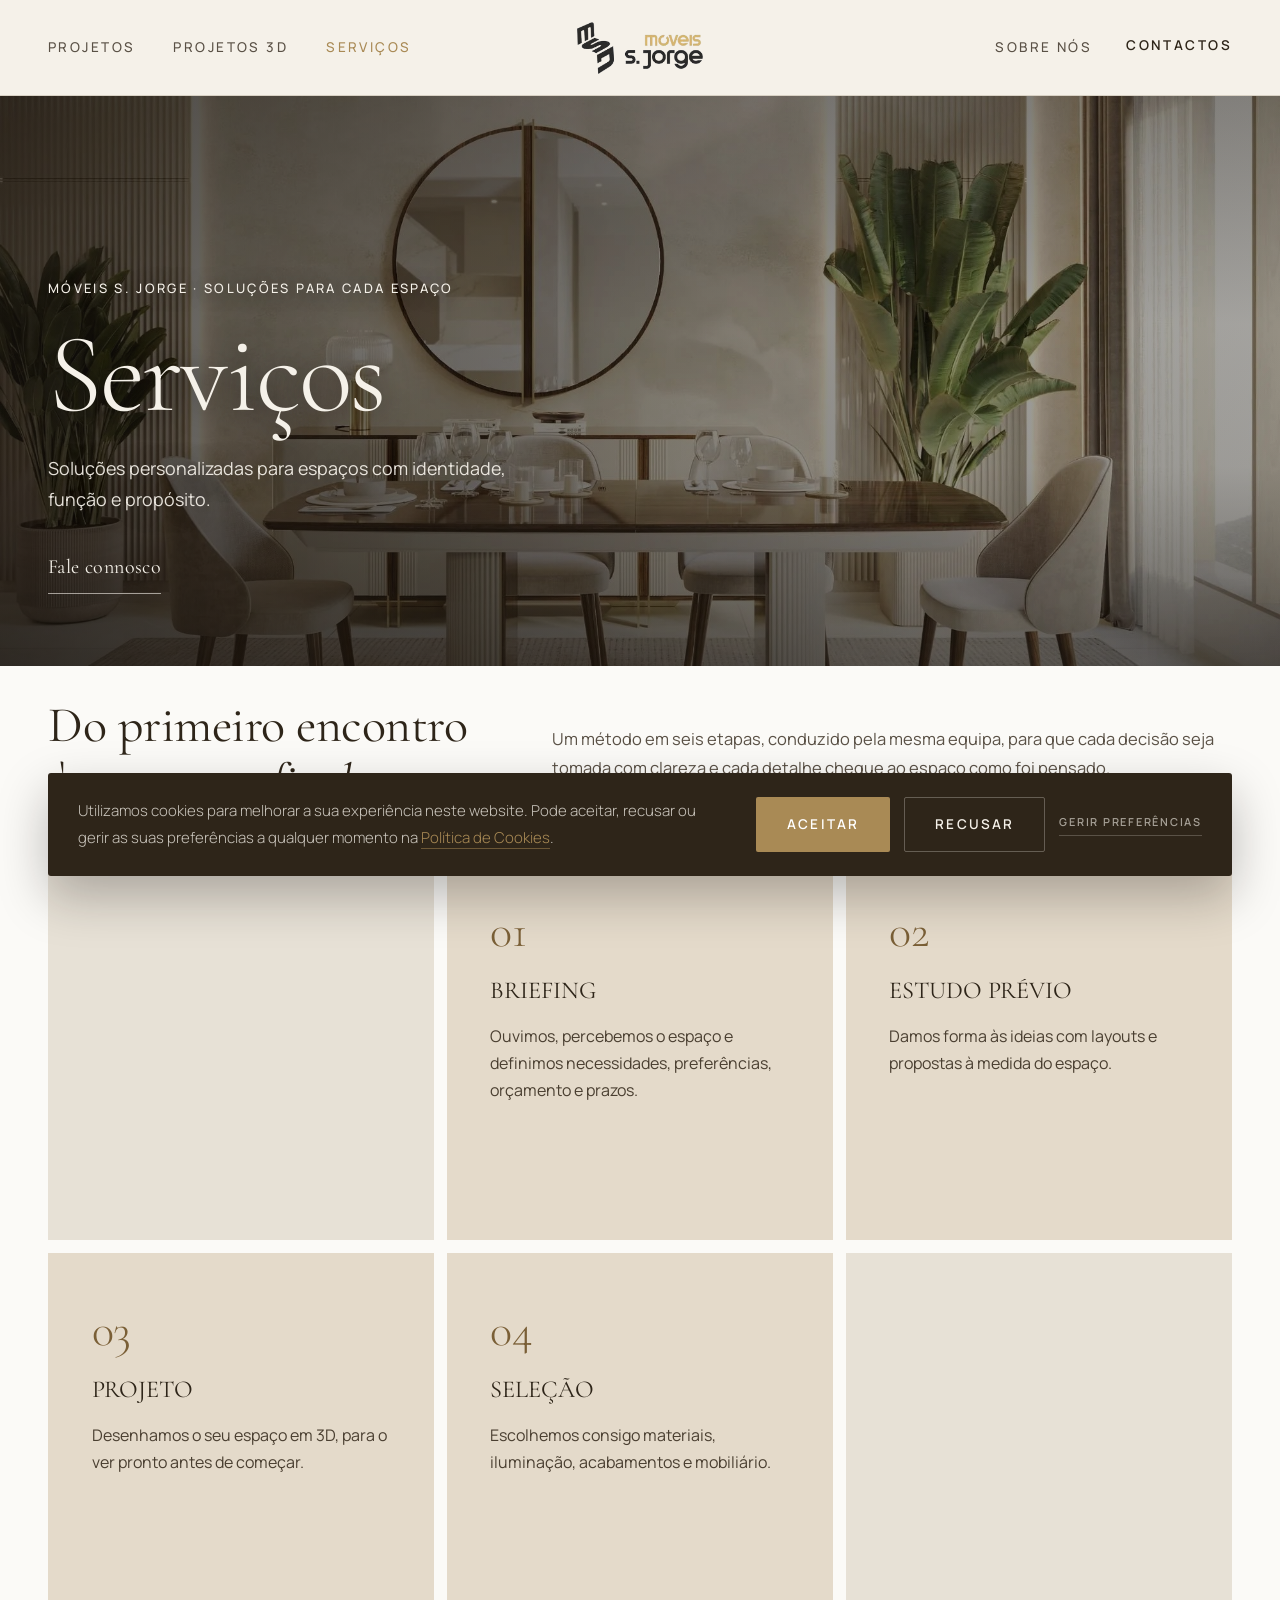
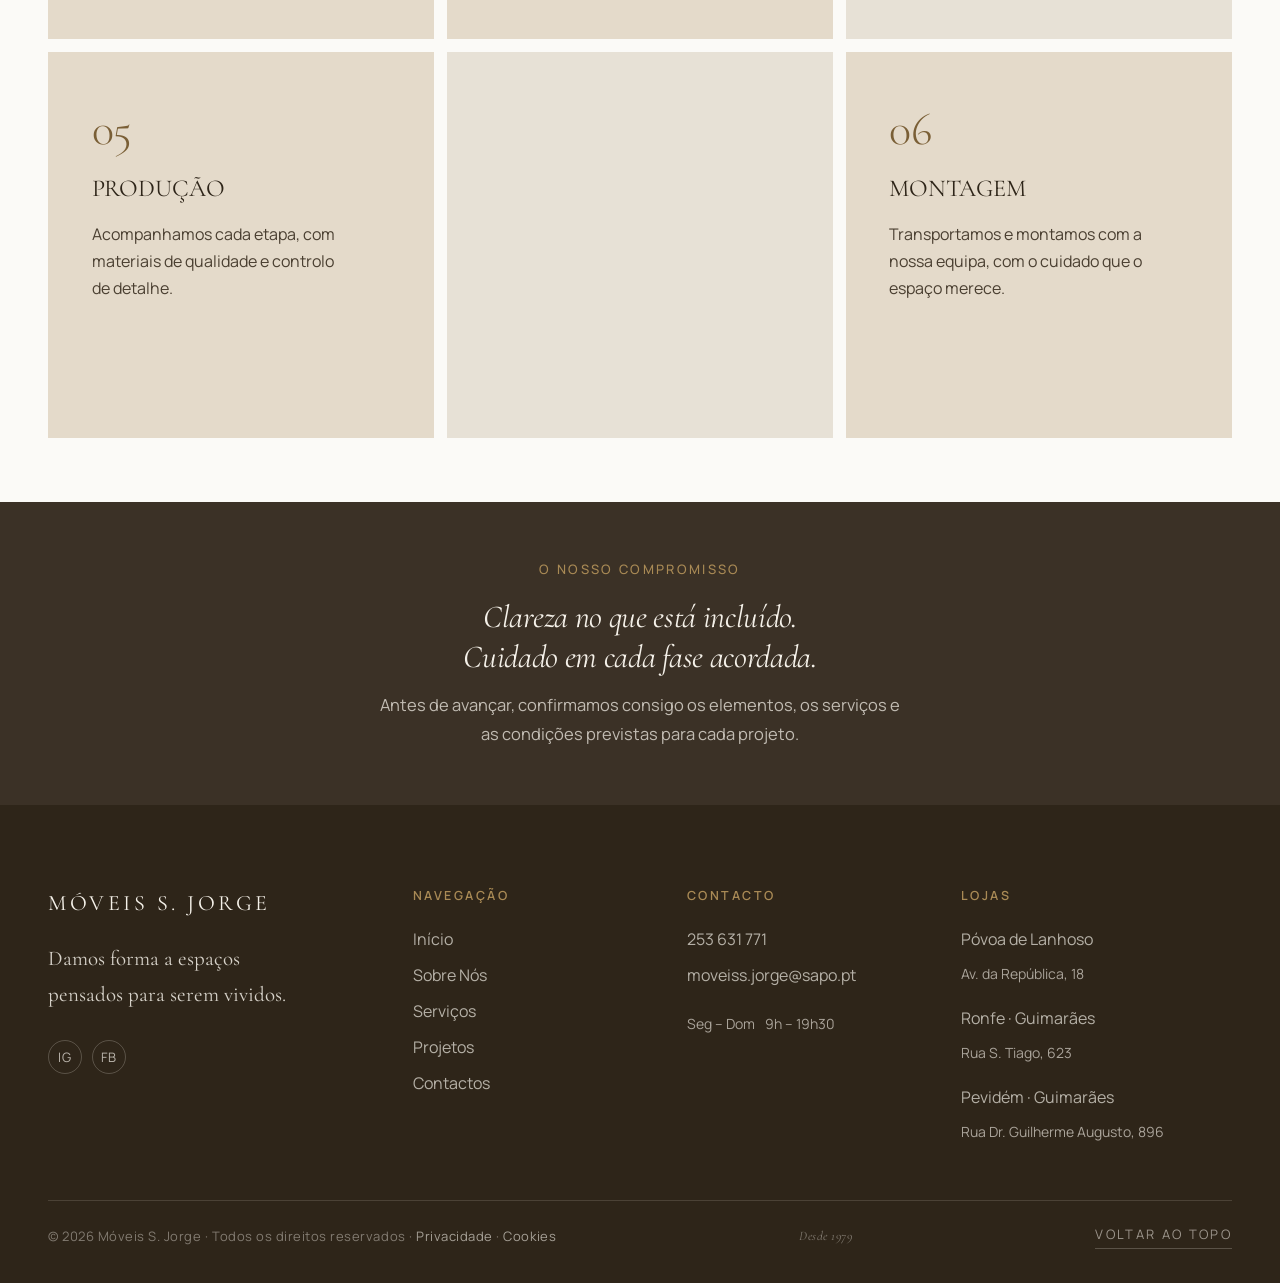
==== servicos.html @ 646794d0 "Add files via upload" ====
<!DOCTYPE html>
<html lang="pt-PT">
<head>
<meta charset="UTF-8">
<meta name="viewport" content="width=device-width, initial-scale=1.0">
<title>Serviços | Móveis S. Jorge</title>
<meta name="description" content="Mobiliário e cozinhas por medida, decoração, projeto e visualização 3D, e soluções para alojamentos e espaços profissionais. Conheça os serviços da Móveis S. Jorge.">
<link href="https://fonts.googleapis.com/css2?family=Cormorant+Garamond:ital,wght@0,300;0,400;0,500;0,600;1,300;1,400;1,500;1,600&family=Manrope:wght@300;400;500;600;700;800&display=swap" rel="stylesheet">
<link rel="stylesheet" href="css/style.css">
</head>
<body>

<nav class="nav" id="main-nav" role="navigation" aria-label="Navegação principal">
  <div class="nav-links">
    <a class="nav-link" href="projetos.html">Projetos</a>
    <a class="nav-link" href="projetos.html#propostas-3d">Projetos 3D</a>
    <a class="nav-link active" href="servicos.html">Serviços</a>
  </div>
  <a class="nav-logo" href="index.html">
    <img src="assets/img/logo-sjorge.png" alt="Móveis S. Jorge" class="logo-img">
  </a>
  <div class="nav-right">
    <a class="nav-right-link" href="sobre-nos.html">Sobre Nós</a>
    <a class="nav-cta" href="sobre-nos.html#lojas">Contactos</a>
    <button class="nav-toggle" id="nav-toggle" aria-expanded="false" aria-controls="nav-panel" aria-label="Abrir menu">
      <span></span><span></span><span></span>
    </button>
  </div>
</nav>

<div class="nav-panel" id="nav-panel" role="dialog" aria-modal="true" aria-label="Menu de navegação">
  <div class="nav-panel-links">
    <a class="nav-panel-link" href="index.html">Início</a>
    <a class="nav-panel-link" href="sobre-nos.html">Sobre Nós</a>
    <a class="nav-panel-link" href="servicos.html">Serviços</a>
    <a class="nav-panel-link" href="projetos.html">Projetos</a>
    <a class="nav-panel-link" href="projetos.html#propostas-3d">Projetos 3D</a>
    <a class="nav-panel-link" href="sobre-nos.html#lojas">Contactos</a>
  </div>
  <a class="btn btn-gold nav-panel-cta" href="sobre-nos.html#lojas">Pedir Orçamento</a>
</div>

<!-- HERO -->
<section class="hero hero--light hero--proj" aria-labelledby="hero-h1">
  <div class="hero-bg" aria-hidden="true"><img src="assets/servicos/capa-jantar.jpg" alt="" style="position:absolute;inset:0;width:100%;height:100%;object-fit:cover;object-position:50% 64%;display:block;filter:brightness(.86) saturate(.95)"></div>
  <div class="hero-ovl" aria-hidden="true" style="background:linear-gradient(90deg,rgba(24,19,14,.62) 0%,rgba(24,19,14,.44) 40%,rgba(24,19,14,.26) 75%,rgba(24,19,14,.22) 100%),linear-gradient(180deg,rgba(24,19,14,.3) 0%,rgba(24,19,14,.08) 40%,rgba(24,19,14,.12) 65%,rgba(24,19,14,.5) 100%)"></div>
  <div class="hero-c">
    <p class="hero-ey">Móveis S. Jorge · Soluções para cada espaço</p>
    <h1 class="hero-h1" id="hero-h1">Serviços</h1>
    <p class="hero-sub">Soluções personalizadas para espaços com identidade, função e propósito.</p>
    <div class="hero-btns">
      <a class="hero-lnk" href="sobre-nos.html#lojas">Fale connosco</a>
    </div>
  </div>
</section>

<!-- INTRO PROCESSO -->
<section class="pqi" aria-labelledby="pqi-h">
  <div class="container pqi-in fade-up">
    <h2 class="pqi-h" id="pqi-h">Do primeiro encontro <em>à montagem final.</em></h2>
    <p class="pqi-p">Um método em seis etapas, conduzido pela mesma equipa, para que cada decisão seja tomada com clareza e cada detalhe chegue ao espaço como foi pensado.</p>
  </div>
</section>

<!-- PROCESSO -->
<section class="pq pq--white" id="processo">
  <div class="container">
    
    <div class="pq-grid pq-grid--gap fade-up">
      <div class="pq-p"><image-slot id="pq-e1" src="assets/processo/plantas.png" radius="0" placeholder="Arraste uma fotografia"></image-slot></div>
      <div class="pq-t pq-t--stone"><span class="pq-n">01</span><h3 class="pq-name">Briefing</h3><p class="pq-d">Ouvimos, percebemos o espaço e definimos necessidades, preferências, orçamento e prazos.</p></div>
      <div class="pq-t pq-t--stone"><span class="pq-n">02</span><h3 class="pq-name">Estudo prévio</h3><p class="pq-d">Damos forma às ideias com layouts e propostas à medida do espaço.</p></div>
      <div class="pq-t pq-t--stone"><span class="pq-n">03</span><h3 class="pq-name">Projeto</h3><p class="pq-d">Desenhamos o seu espaço em 3D, para o ver pronto antes de começar.</p></div>
      <div class="pq-t pq-t--stone"><span class="pq-n">04</span><h3 class="pq-name">Seleção</h3><p class="pq-d">Escolhemos consigo materiais, iluminação, acabamentos e mobiliário.</p></div>
      <div class="pq-p"><image-slot id="pq-e2" src="assets/processo/materiais.png" radius="0" placeholder="Arraste uma fotografia"></image-slot></div>
      <div class="pq-t pq-t--stone"><span class="pq-n">05</span><h3 class="pq-name">Produção</h3><p class="pq-d">Acompanhamos cada etapa, com materiais de qualidade e controlo de detalhe.</p></div>
      <div class="pq-p"><image-slot id="pq-e3" src="assets/processo/producao.png" radius="0" placeholder="Arraste uma fotografia"></image-slot></div>
      <div class="pq-t pq-t--stone"><span class="pq-n">06</span><h3 class="pq-name">Montagem</h3><p class="pq-d">Transportamos e montamos com a nossa equipa, com o cuidado que o espaço merece.</p></div>
    </div>
  </div>
</section>

<!-- COMPROMISSO -->
<section class="section section--dark" style="padding:clamp(44px,4.4vw,68px) 0">
  <div class="container fade-up" style="display:flex;flex-direction:column;align-items:center;text-align:center">
    <div class="eyebrow eyebrow--onDark">O nosso compromisso</div>
    <h2 class="h-xl" style="font-size:clamp(24px,2.5vw,34px)!important;font-style:italic;line-height:1.25;margin-bottom:14px;text-wrap:balance">Clareza no que está incluído.<br>Cuidado em cada fase acordada.</h2>
    <p class="body-p" style="max-width:520px;margin:0 auto">Antes de avançar, confirmamos consigo os elementos, os serviços e as condições previstas para cada projeto.</p>
  </div>
</section>


<!-- FOOTER -->
<footer class="footer" role="contentinfo">
  <div class="footer-inner">
    <div class="footer-top">
      <div>
        <div class="footer-logo">Móveis S. Jorge</div>
        <div class="footer-tagline">Damos forma a espaços<br>pensados para serem vividos.</div>
        <div class="footer-social">
          <a class="footer-soc" href="https://www.instagram.com/moveiss.jorge" target="_blank" rel="noopener" aria-label="Instagram">ig</a>
          <a class="footer-soc" href="https://www.facebook.com/moveiss.jorge" target="_blank" rel="noopener" aria-label="Facebook">fb</a>
        </div>
      </div>
      <div class="fcol">
        <h5>Navegação</h5>
        <a href="index.html">Início</a>
        <a href="sobre-nos.html">Sobre Nós</a>
        <a href="servicos.html">Serviços</a>
        <a href="projetos.html">Projetos</a>
        <a href="sobre-nos.html#lojas">Contactos</a>
      </div>
      <div class="fcol">
        <h5>Contacto</h5>
        <a href="tel:253631771">253 631 771</a>
        <a href="mailto:moveiss.jorge@sapo.pt">moveiss.jorge@sapo.pt</a>
        <a style="margin-top:14px;font-size:11px;color:rgba(245,241,233,.3)">Seg – Dom &ensp;9h – 19h30</a>
      </div>
      <div class="fcol">
        <h5>Lojas</h5>
        <a href="sobre-nos.html#lojas">Póvoa de Lanhoso</a>
        <a style="font-size:11px;color:rgba(245,241,233,.25)">Av. da República, 18</a>
        <a href="sobre-nos.html#lojas" style="margin-top:10px">Ronfe · Guimarães</a>
        <a style="font-size:11px;color:rgba(245,241,233,.25)">Rua S. Tiago, 623</a>
        <a href="sobre-nos.html#lojas" style="margin-top:10px">Pevidém · Guimarães</a>
        <a style="font-size:11px;color:rgba(245,241,233,.25)">Rua Dr. Guilherme Augusto, 896</a>
      </div>
    </div>
    <div class="footer-div"></div>
    <div class="footer-bot">
      <p class="footer-cp">© 2026 Móveis S. Jorge · Todos os direitos reservados · <a href="politica-de-privacidade.html">Privacidade</a> · <a href="politica-de-cookies.html">Cookies</a></p>
      <p class="footer-ph">Desde 1979</p>
      <button class="footer-up" data-scroll-top aria-label="Voltar ao topo">Voltar ao topo</button>
    </div>
  </div>
</footer>

<div class="cookie" id="cookie-banner" role="dialog" aria-label="Preferências de cookies">
  <p class="cookie-txt">Utilizamos cookies para melhorar a sua experiência neste website. Pode aceitar, recusar ou gerir as suas preferências a qualquer momento na <a href="politica-de-cookies.html">Política de Cookies</a>.</p>
  <div class="cookie-btns">
    <button class="btn btn-gold" id="cookie-accept">Aceitar</button>
    <button class="btn btn-outline" id="cookie-reject" style="border-color:rgba(245,241,233,.28);color:var(--ivory)">Recusar</button>
    <button class="cookie-manage" id="cookie-manage">Gerir preferências</button>
  </div>
</div>

<script src="js/main.js"></script>

<template id="__bundler_thumbnail"><svg xmlns="http://www.w3.org/2000/svg" viewBox="0 0 100 100"><rect width="100" height="100" fill="#2E2519"/><text x="50" y="62" text-anchor="middle" font-family="Georgia,serif" font-size="34" fill="#F5F1E9">SJ</text></svg></template>
</body>
</html>
---- css/style.css ----
/* ============================================================
   Móveis S. Jorge — Folha de estilos global
   1. Tokens · 2. Base · 3. Utilitários · 4. Navegação
   5. Hero · 6. Blocos de conteúdo · 7. Formulário
   8. Galeria · 9. Legal · 10. Footer + Cookies · 11. Responsivo
   ============================================================ */

/* ---------- 1. TOKENS ---------- */
:root{
  --sr:"Cormorant Garamond",Georgia,serif;
  --ss:"Manrope","Helvetica Neue",Helvetica,Arial,sans-serif;

  --white:#FBFAF7;
  --ivory:#F5F1E9;
  --stone:#E7E1D6;
  --brown:#2E2519;
  --dark:#3B3126;
  --black:#111010;
  --gold:#A98A55;
  --tx1:#2E2519;
  --tx2:#6E6458;
  --line:#D9D2C5;

  --max:1560px;
  --pad:48px;
  --nav-h:96px;
  --sec-v:110px;
  --sec-v-sm:84px;

  --ease:cubic-bezier(.4,0,.2,1);
}

/* ---------- 2. BASE ---------- */
*,*::before,*::after{box-sizing:border-box}
html{-webkit-text-size-adjust:100%;scroll-behavior:smooth;scroll-padding-top:calc(var(--nav-h) + 20px)}
body{
  margin:0;background:var(--ivory);color:var(--tx1);
  font-family:var(--ss);font-size:15px;font-weight:300;line-height:1.7;
  text-wrap:pretty;-webkit-font-smoothing:antialiased;overflow-x:hidden;
}
img,video{max-width:100%;display:block}
h1,h2,h3,h4,h5,p,dl,dd,dt,figure{margin:0}
a{color:var(--brown);text-decoration:none;transition:color .25s var(--ease)}
a:hover{color:var(--gold)}
button{font:inherit;color:inherit;background:none;border:0;padding:0;cursor:pointer}
:focus-visible{outline:2px solid var(--gold);outline-offset:3px}
::selection{background:rgba(169,138,85,.22)}
body.is-locked{overflow:hidden}

/* ---------- 3. UTILITÁRIOS ---------- */
.container{max-width:var(--max);margin:0 auto;padding:0 var(--pad)}
.section{padding:var(--sec-v) 0}
.section--sm{padding:var(--sec-v-sm) 0}
.section--ivory{background:var(--ivory)}
.section--stone{background:var(--ivory)}
.section--dark{background:var(--dark);color:var(--ivory)}
.section--black{background:var(--black);color:var(--ivory)}
.grid-2{display:grid;grid-template-columns:1fr 1fr;gap:64px}

.eyebrow{
  display:flex;align-items:center;gap:8px;
  font-size:11px;font-weight:500;letter-spacing:.2em;text-transform:uppercase;
  color:var(--gold);margin-bottom:18px;
}
.eyebrow--onDark{color:rgba(169,138,85,.95)}

.h-xl{
  font-family:var(--sr);font-weight:400;line-height:1.14;letter-spacing:-.01em;
  font-size:clamp(38px,5.6vw,68px);color:inherit;
}
.h-xl em{font-style:italic}
.section--dark .h-xl,.section--black .h-xl{color:var(--ivory)}
.body-p{font-size:13.5px;font-weight:300;line-height:1.85;color:var(--tx2)}
.section--dark .body-p,.section--black .body-p{color:rgba(245,241,233,.72)}
.num-ghost{font-family:var(--sr);font-weight:400;letter-spacing:.14em;text-transform:uppercase;color:var(--gold)}

/* Botões */
.btn{
  display:inline-flex;align-items:center;gap:10px;
  padding:15px 30px;border:1px solid transparent;border-radius:2px;
  font-size:11px;font-weight:600;letter-spacing:.16em;text-transform:uppercase;
  cursor:pointer;transition:background .3s var(--ease),color .3s var(--ease),border-color .3s var(--ease);
}
.btn-gold{background:var(--gold);color:#fff}
.btn-gold:hover{background:#8E7344;color:#fff}
.btn-dark{background:var(--brown);color:var(--ivory)}
.btn-dark:hover{background:#000;color:var(--ivory)}
.btn-outline{border-color:var(--line);color:var(--brown);background:transparent}
.btn-outline:hover{border-color:var(--gold);color:var(--gold)}

.link{
  display:inline-block;font-size:11px;font-weight:600;letter-spacing:.16em;text-transform:uppercase;
  color:var(--brown);border-bottom:1px solid var(--line);padding-bottom:4px;cursor:pointer;
  transition:color .25s var(--ease),border-color .25s var(--ease);
}
.link:hover{color:var(--gold);border-color:var(--gold)}
.link-quiet{
  font-size:11px;font-weight:500;letter-spacing:.18em;text-transform:uppercase;
  color:rgba(245,241,233,.8);border-bottom:1px solid rgba(245,241,233,.3);padding-bottom:4px;
}
.link-quiet:hover{color:#fff;border-color:#fff}

/* Placeholders de imagem */
.media{
  position:relative;overflow:hidden;background:
    repeating-linear-gradient(135deg,rgba(46,37,25,.055) 0 6px,rgba(46,37,25,.02) 6px 12px),
    var(--stone);
  border:1px solid rgba(46,37,25,.07);
}
.ph{
  position:absolute;inset:0;display:flex;align-items:center;justify-content:center;
  padding:18px;text-align:center;
  font-family:ui-monospace,SFMono-Regular,Menlo,monospace;
  font-size:10px;line-height:1.7;letter-spacing:.06em;text-transform:uppercase;
  color:rgba(46,37,25,.5);
}
.ph--onDark{color:rgba(245,241,233,.62)}

/* Revelação ao scroll */
.fade-up{opacity:0;transform:translateY(26px);transition:opacity .9s var(--ease),transform .9s var(--ease)}
.fade-up.is-in{opacity:1;transform:none}
.fade-up-delay1{transition-delay:.12s}
.fade-up-delay2{transition-delay:.24s}
@media(prefers-reduced-motion:reduce){
  .fade-up{opacity:1;transform:none;transition:none}
  html{scroll-behavior:auto}
}

/* ---------- 4. NAVEGAÇÃO ---------- */
.nav{
  position:fixed;top:0;left:0;right:0;z-index:70;height:var(--nav-h);
  display:grid;grid-template-columns:1fr auto 1fr;align-items:center;
  padding:0 var(--pad);background:var(--ivory);
  border-bottom:1px solid var(--line);
  transition:background .4s var(--ease),border-color .4s var(--ease),height .4s var(--ease);
}
.nav.hero-top{background:transparent;border-color:transparent}
.nav.is-scrolled{background:rgba(245,241,233,.95);backdrop-filter:blur(12px);border-color:var(--line);height:76px}
.nav-links{display:flex;gap:38px}
.nav-link,.nav-right-link{
  font-size:12.5px;font-weight:500;letter-spacing:.18em;text-transform:uppercase;
  color:var(--tx2);white-space:nowrap;
}
.nav-link.active{color:var(--gold)}
.nav-logo{display:flex;align-items:center;line-height:1;justify-self:center}
.logo-img{display:block;height:52px;width:auto;transition:height .4s var(--ease),filter .4s var(--ease)}
.nav.is-scrolled .logo-img{height:40px}
.nav.hero-top:not(.is-scrolled) .logo-img{filter:brightness(0) invert(1)}
.logo-small{font-family:var(--sr);font-size:10px;letter-spacing:.4em;text-transform:uppercase;color:var(--tx2)}
.logo-main{font-family:var(--sr);font-size:22px;letter-spacing:.22em;text-transform:uppercase;color:var(--brown);margin-top:5px}
.nav-right{display:flex;align-items:center;gap:34px;justify-self:end}
.nav-cta{
  font-size:12.5px;font-weight:600;letter-spacing:.18em;text-transform:uppercase;
  color:var(--brown);border-bottom:1px solid transparent;padding-bottom:3px;
  transition:color .25s var(--ease),border-color .25s var(--ease);
}
.nav-cta:hover{border-color:var(--gold)}
.nav-cta.active{color:var(--gold);border-color:var(--gold)}
.nav-right-link.active{color:var(--gold)}
.nav-panel-link.active{color:var(--gold)}
.nav.hero-top:not(.is-scrolled) .nav-link,
.nav.hero-top:not(.is-scrolled) .nav-right-link,
.nav.hero-top:not(.is-scrolled) .logo-small{color:rgba(245,241,233,.82)}
.nav.hero-top:not(.is-scrolled) .logo-main,
.nav.hero-top:not(.is-scrolled) .nav-cta{color:var(--ivory)}
.nav.hero-top:not(.is-scrolled) .nav-toggle span{background:var(--ivory)}

.nav-toggle{display:none;width:26px;height:14px;position:relative}
.nav-toggle span{position:absolute;left:0;right:0;height:1.5px;background:var(--brown);transition:transform .35s var(--ease),opacity .25s var(--ease)}
.nav-toggle span:nth-child(1){top:0}
.nav-toggle span:nth-child(2){top:6px}
.nav-toggle span:nth-child(3){top:12px}
.nav-toggle.is-open span:nth-child(1){transform:translateY(6px) rotate(45deg)}
.nav-toggle.is-open span:nth-child(2){opacity:0}
.nav-toggle.is-open span:nth-child(3){transform:translateY(-6px) rotate(-45deg)}

.nav-panel{
  position:fixed;inset:0;z-index:65;background:var(--brown);
  display:flex;flex-direction:column;justify-content:center;align-items:flex-start;
  gap:16px;padding:120px var(--pad) 60px;
  opacity:0;visibility:hidden;transform:translateY(-12px);
  transition:opacity .4s var(--ease),transform .4s var(--ease),visibility .4s;
}
.nav-panel.is-open{opacity:1;visibility:visible;transform:none}
.nav-panel-links{display:flex;flex-direction:column;gap:14px}
.nav-panel-link{font-family:var(--sr);font-size:clamp(24px,5vw,34px);line-height:1.2;color:var(--ivory);letter-spacing:.01em}
.nav-panel-link:hover{color:var(--gold)}
.nav-panel-cta{margin-top:34px}

/* ---------- 5. HERO ---------- */
.hero{
  position:relative;min-height:74vh;display:flex;align-items:flex-end;
  padding:calc(var(--nav-h) + 60px) var(--pad) 72px;overflow:hidden;background:var(--brown);
}
.hero-bg{position:absolute;inset:0;background:
  repeating-linear-gradient(135deg,rgba(255,255,255,.04) 0 8px,rgba(0,0,0,.03) 8px 16px),
  var(--brown);}
.hero-video-wrap{position:absolute;inset:0;background:
  repeating-linear-gradient(135deg,rgba(255,255,255,.04) 0 8px,rgba(0,0,0,.03) 8px 16px),
  var(--brown);}
.hero-video-wrap video,.hero-video-wrap img{width:100%;height:100%;object-fit:cover;display:block}
.hero-ovl{position:absolute;inset:0;background:linear-gradient(180deg,rgba(17,16,14,.2) 0%,rgba(17,16,14,.62) 100%)}
.hero > .ph{z-index:1;inset:auto var(--pad) 24px auto;padding:0;text-align:right;color:rgba(245,241,233,.32)}
.hero-c{position:relative;z-index:2;max-width:var(--max);margin:0 auto;width:100%}
.hero-ey{font-size:11px;font-weight:500;letter-spacing:.24em;text-transform:uppercase;color:rgba(245,241,233,.7);margin-bottom:20px}
.hero-h1{font-family:var(--sr);font-weight:300;font-size:clamp(48px,9vw,112px);line-height:1;letter-spacing:-.02em;color:var(--ivory)}
.hero-headline{
  font-family:var(--sr);font-weight:600;font-size:clamp(40px,6.6vw,86px);
  line-height:.94;letter-spacing:-.005em;color:var(--ivory);
  text-transform:uppercase;
}
.hero-headline em{font-style:italic;font-weight:600}
.hero-sub{font-size:15px;font-weight:300;line-height:1.8;color:rgba(245,241,233,.78);max-width:460px;margin-top:22px}
.hero-lede{font-size:18.5px;font-weight:300;line-height:1.85;color:rgba(245,241,233,.76);max-width:440px;margin-top:26px}
.hero-quiet{
  display:inline-block;font-size:10.5px;font-weight:500;letter-spacing:.24em;text-transform:uppercase;
  color:rgba(245,241,233,.86);padding-bottom:6px;
  background-image:linear-gradient(rgba(245,241,233,.9),rgba(245,241,233,.9));
  background-repeat:no-repeat;background-position:0 100%;background-size:100% 1px;
  transition:background-size .55s var(--ease),color .3s var(--ease);
}
.hero-quiet:hover{color:#fff;background-size:28% 1px}
.hero-btns,.hero-cta-bar{display:flex;flex-wrap:wrap;align-items:center;gap:28px;margin-top:36px}
.hero-btn-dark{
  display:inline-flex;align-items:center;padding:16px 34px;border-radius:2px;
  background:rgba(17,16,14,.55);border:1px solid rgba(245,241,233,.35);color:var(--ivory);
  font-size:11px;font-weight:600;letter-spacing:.18em;text-transform:uppercase;
  transition:background .3s var(--ease),color .3s var(--ease);
}
.hero-btn-dark:hover{background:var(--ivory);color:var(--brown)}

/* ---------- 5b. CAPA ---------- */
.hero-headline span,.hero-headline em{display:block}
.cv-ey{font-size:10px;font-weight:500;letter-spacing:.34em;text-transform:uppercase;color:rgba(245,241,233,.78)}
.cv-rule{width:52px;height:1px;background:rgba(245,241,233,.55)}
.hero--light .hero-ovl{background:
  linear-gradient(90deg,rgba(17,16,14,.62) 0%,rgba(17,16,14,.3) 46%,rgba(17,16,14,0) 78%),
  linear-gradient(180deg,rgba(17,16,14,.44) 0%,rgba(17,16,14,.14) 32%,rgba(17,16,14,.5) 100%)}
.hero--light .hero-ey{color:var(--ivory);text-shadow:0 1px 18px rgba(17,16,14,.5)}
.hero--light .hero-h1,.hero--light .hero-sub{color:var(--ivory);text-shadow:0 2px 26px rgba(17,16,14,.55)}
.hero[data-cover="2"]{align-items:center;text-align:center}
.hero[data-cover="2"] .hero-ovl{background:linear-gradient(180deg,rgba(17,16,14,.3) 0%,rgba(17,16,14,.42) 100%)}
.hero[data-cover="2"] .cv-panel{max-width:880px;margin:0 auto}
.hero[data-cover="2"] .cv-rule{margin:24px auto 30px}
.hero[data-cover="2"] .hero-headline{
  font-size:clamp(32px,4.8vw,62px);font-weight:300;line-height:1.1;letter-spacing:.02em;
}
.hero[data-cover="2"] .hero-headline em{letter-spacing:.01em}
.hero[data-cover="2"] .hero-lede{max-width:520px;margin:30px auto 0}
.hero[data-cover="2"] .hero-cta-bar{justify-content:center}

/* ---------- 6. BLOCOS DE CONTEÚDO ---------- */
/* Barra de estatísticas */
.stats-bar{background:var(--ivory);color:var(--brown);padding:34px var(--pad);border-top:1px solid var(--brown);border-bottom:1px solid var(--brown)}
.stats-inner{max-width:var(--max);margin:0 auto;display:grid;grid-template-columns:repeat(3,minmax(0,1fr))}
.stats-item{padding:0 40px;display:flex;justify-content:center;opacity:0;transform:translateY(18px);transition:opacity 1s var(--ease),transform 1s var(--ease)}
.stats-item:nth-child(2){border-left:1px solid var(--brown);border-right:1px solid var(--brown);transition-delay:.14s}
.stats-item:nth-child(3){transition-delay:.28s}
.stats-bar.is-in .stats-item{opacity:1;transform:none}
.stats-num{display:flex;flex-direction:row;align-items:baseline;gap:16px;text-align:left;color:var(--brown)}
.stats-fig{
  font-family:var(--sr);font-size:clamp(38px,4vw,54px);font-weight:300;line-height:1;
  letter-spacing:-.035em;color:var(--brown);font-variant-numeric:tabular-nums;
}
.stats-plus{font-size:.52em;line-height:1;margin-left:.04em;letter-spacing:0;color:var(--brown)}
.stats-rule{display:none}
.stats-lbl{font-size:10px;font-weight:600;letter-spacing:.26em;text-transform:uppercase;color:var(--tx2);max-width:120px;line-height:1.6}

/* Introdução à marca (editorial — imagem e texto lado a lado) */
.intro{background:var(--ivory);padding:110px 0}
.intro-grid{
  max-width:var(--max);margin:0 auto;padding:0 var(--pad);
  display:grid;grid-template-columns:1.15fr 1fr;gap:80px;align-items:center;
}
.intro-media{aspect-ratio:1/1;width:calc(100% + var(--pad));margin-left:calc(-1 * var(--pad));border:0}
.intro-card{background:transparent;padding:0;margin:0;box-shadow:none;max-width:440px}
.intro-ey{font-size:10px;font-weight:500;letter-spacing:.32em;text-transform:uppercase;color:var(--gold);margin-bottom:26px}
.intro-h{font-family:var(--sr);font-size:clamp(32px,3.9vw,54px);font-weight:400;line-height:1.2;letter-spacing:-.012em;color:var(--brown);margin-bottom:26px}
.intro-h em{font-style:italic}
.intro-p{font-size:13.5px;font-weight:300;line-height:1.95;color:var(--tx2);margin-bottom:20px}
.intro-p:last-of-type{margin-bottom:36px}
.intro-link{
  display:inline-block;font-size:10.5px;font-weight:500;letter-spacing:.24em;text-transform:uppercase;
  color:var(--tx2);padding-bottom:6px;background-image:linear-gradient(var(--gold),var(--gold));
  background-repeat:no-repeat;background-position:0 100%;background-size:100% 1px;
  transition:color .3s var(--ease),background-size .55s var(--ease);
}
.intro-link:hover{color:var(--brown);background-size:28% 1px}

/* Candeeiro que acende ao scroll */
.lamp-scene img{filter:brightness(.74) saturate(.82) contrast(1.02);transition:filter 2.2s cubic-bezier(.22,1,.36,1)}
.lamp-scene.is-lit img{filter:brightness(1) saturate(1) contrast(1)}
.lamp-glow{
  position:absolute;left:52%;top:20%;width:72%;aspect-ratio:1/1;transform:translate(-50%,-50%);
  pointer-events:none;mix-blend-mode:screen;opacity:0;
  background:radial-gradient(circle,rgba(255,220,164,.62) 0%,rgba(255,203,132,.3) 34%,rgba(255,196,124,.1) 56%,transparent 72%);
}
.lamp-scene.is-lit .lamp-glow{animation:lampOn 2.4s cubic-bezier(.22,1,.36,1) forwards}
.lamp-halo{
  position:absolute;left:52%;top:20%;width:34%;aspect-ratio:2/1;transform:translate(-50%,-50%);
  pointer-events:none;mix-blend-mode:screen;opacity:0;
  background:radial-gradient(ellipse,rgba(255,242,214,.85) 0%,rgba(255,226,175,.35) 45%,transparent 72%);
  filter:blur(6px);
}
.lamp-scene.is-lit .lamp-halo{animation:lampOn 2.4s cubic-bezier(.22,1,.36,1) .05s forwards}
@keyframes lampOn{
  0%{opacity:0}
  10%{opacity:.75}
  16%{opacity:.08}
  26%{opacity:.9}
  34%{opacity:.25}
  100%{opacity:1}
}
@media (prefers-reduced-motion:reduce){
  .lamp-scene img{filter:none;transition:none}
  .lamp-scene .lamp-glow,.lamp-scene .lamp-halo{animation:none;opacity:1}
}

/* ===== PROCESSO — grelha com foto à esquerda ===== */
.pz{padding:clamp(56px,6.5vw,104px) 0}
.pz--stone{background:var(--stone)}
.pz--ivory{background:var(--ivory)}
.pz-ey{font-size:10.5px;font-weight:600;letter-spacing:.38em;text-transform:uppercase;color:#8A6E3F;margin-bottom:18px}
.pz-h{font-family:var(--sr);font-size:clamp(28px,3.4vw,44px);font-weight:300;line-height:1.08;letter-spacing:-.025em;color:var(--brown);margin-bottom:clamp(28px,3vw,44px)}
.pz-h em{font-style:italic}
.pz-grid{display:grid;grid-template-columns:0.82fr 1fr;gap:clamp(36px,5vw,84px);align-items:start}
.pz-photo{position:relative;overflow:hidden;background:var(--stone);aspect-ratio:4/5}
.pz-photo img{position:absolute;inset:0;width:100%;height:100%;object-fit:cover;display:block}
.pz-sticky{position:sticky;top:calc(var(--nav-h) + 28px)}
.pz-bleed{width:calc(100% + var(--pad));margin-left:calc(-1 * var(--pad))}

/* D — grelha 2×3 */
.pzd-grid{display:grid;grid-template-columns:1fr 1fr;gap:clamp(22px,2.6vw,36px) clamp(26px,3vw,46px)}
.pzd-cell{border-top:1px solid var(--line);padding-top:16px}
.pzd-n{font-family:var(--sr);font-size:clamp(24px,2.6vw,34px);font-weight:300;line-height:1;color:rgba(46,37,25,.6);margin-bottom:12px}
.pzd-name{font-family:var(--sr);font-size:clamp(16px,1.5vw,20px);font-weight:300;color:var(--brown);margin-bottom:6px}
.pzd-d{font-size:11.5px;font-weight:300;line-height:1.8;color:var(--tx2)}

@media (max-width:900px){
  .pz-grid{grid-template-columns:1fr;gap:32px}
  .pz-sticky{position:static}
  .pz-photo{aspect-ratio:3/2}
  .pz-bleed{width:calc(100% + var(--pad) * 2);margin-right:calc(-1 * var(--pad))}
  .pzd-grid{grid-template-columns:1fr}
}

/* Processo em régua horizontal */
.pr-head{max-width:720px;margin-bottom:84px}
.pr-ey{font-size:10px;font-weight:500;letter-spacing:.34em;text-transform:uppercase;color:var(--gold);margin-bottom:26px}
.pr-h{font-family:var(--sr);font-size:clamp(34px,4.6vw,62px);font-weight:400;line-height:1.1;letter-spacing:-.028em;color:var(--brown)}
.pr-h em{font-style:italic}

.pr-rail{position:relative}
.pr-track{
  list-style:none;margin:0;padding:0 0 52px;
  --pr-gap:72px;
  display:grid;grid-auto-flow:column;grid-auto-columns:minmax(360px,1fr);gap:var(--pr-gap);
  overflow-x:auto;scroll-snap-type:x proximity;
  scrollbar-width:none;-ms-overflow-style:none;cursor:grab;
}
.pr-track::-webkit-scrollbar{display:none}
.pr-track.is-dragging{cursor:grabbing;scroll-snap-type:none}
.pr-step{position:relative;scroll-snap-align:start;display:flex;flex-direction:column;user-select:none}
.pr-n{font-family:var(--sr);font-size:12px;letter-spacing:.3em;color:var(--tx2);margin-bottom:16px}
.pr-name{
  font-family:var(--sr);font-size:clamp(30px,3.1vw,44px);font-weight:400;line-height:1.14;
  letter-spacing:-.015em;color:var(--brown);margin-bottom:34px;min-height:1.14em;
}
.pr-dot{position:relative;display:block;width:100%;height:7px;margin-bottom:34px}
.pr-dot::before{
  content:"";position:absolute;left:0;top:0;width:7px;height:7px;border-radius:50%;
  background:var(--brown);z-index:1;
}
.pr-dot::after{
  content:"";position:absolute;left:7px;top:3px;right:calc(var(--pr-gap) * -1);
  height:1px;background:rgba(46,37,25,.22);
}
.pr-step:last-child .pr-dot::after{display:none}
.pr-lead{font-family:var(--sr);font-size:22px;font-weight:400;line-height:1.35;color:var(--brown);margin-bottom:14px;max-width:340px}
.pr-d{font-size:13px;font-weight:300;line-height:1.9;color:var(--tx2);max-width:340px}

.pr-bar{position:relative;height:1px;background:rgba(46,37,25,.14)}
.pr-bar-fill{
  position:absolute;left:0;top:-1px;height:3px;width:24%;background:var(--gold);
  transform-origin:left;transition:transform .12s linear;
}
.pr-hint{margin-top:20px;font-size:9.5px;font-weight:600;letter-spacing:.28em;text-transform:uppercase;color:var(--tx2)}

/* Serviços — três painéis full-bleed */
.svcp{background:var(--ivory);padding:var(--sec-v) 0 var(--sec-v)}
.svcp-panel{text-decoration:none}
.svcp-head{display:flex;flex-wrap:wrap;justify-content:space-between;align-items:flex-end;gap:32px;margin-bottom:56px}
.svcp-ey{font-size:9.5px;font-weight:500;letter-spacing:.34em;text-transform:uppercase;color:var(--gold);margin-bottom:22px}
.svcp-h{font-family:var(--sr);font-size:clamp(28px,3.4vw,44px);font-weight:400;line-height:1.16;letter-spacing:-.022em;color:var(--brown)}
.svcp-h em{font-style:italic}
.svcp-top-link{
  display:flex;align-items:center;gap:22px;padding-bottom:6px;
  font-size:10.5px;font-weight:500;letter-spacing:.24em;text-transform:uppercase;color:var(--tx2);
  transition:color .3s var(--ease);
}
.svcp-top-rule{display:block;width:56px;height:1px;background:var(--gold);transition:width .55s var(--ease)}
.svcp-top-link:hover{color:var(--brown)}
.svcp-top-link:hover .svcp-top-rule{width:88px}

.svcp-grid{display:grid;grid-template-columns:repeat(3,minmax(0,1fr));gap:1px;background:rgba(251,250,247,.9)}
.svcp-panel{
  position:relative;min-height:620px;overflow:hidden;
  display:flex;flex-direction:column;justify-content:flex-end;
  background:var(--brown);
}
.svcp-anchor{position:absolute;top:calc(var(--nav-h) * -1);left:0;width:1px;height:1px}
.svcp-ph{
  position:absolute;inset:0;display:flex;align-items:center;justify-content:center;
  padding:24px;text-align:center;
  background:repeating-linear-gradient(135deg,rgba(255,255,255,.05) 0 8px,rgba(0,0,0,.03) 8px 16px),#3B3126;
  font-family:ui-monospace,SFMono-Regular,Menlo,monospace;
  font-size:10px;line-height:1.8;letter-spacing:.08em;text-transform:uppercase;
  color:rgba(245,241,233,.42);
}
.svcp-ph img{position:absolute;inset:0;width:100%;height:100%;object-fit:cover;object-position:50% 80%;display:block;transition:transform 1.1s var(--ease)}
#decoracao .svcp-ph img,.svcp-panel[href$="#decoracao"] .svcp-ph img{object-position:50% 88%}
#mobiliario .svcp-ph img,.svcp-panel[href$="#mobiliario"] .svcp-ph img{object-position:50% 62%}
.svcp-panel:hover .svcp-ph img{transform:scale(1.04)}
.svcp-scrim{
  position:absolute;inset:0;
  background:linear-gradient(180deg,rgba(17,16,14,.28) 0%,rgba(17,16,14,.62) 52%,rgba(17,16,14,.9) 100%);
  transition:opacity .6s var(--ease);
}
.svcp-panel:hover .svcp-scrim{opacity:.88}
.svcp-body{position:relative;padding:0 44px 48px}
.svcp-n{
  display:block;font-family:var(--sr);font-size:11px;letter-spacing:.3em;
  color:var(--gold);margin-bottom:20px;
}
.svcp-t{
  font-family:var(--sr);font-size:clamp(28px,3vw,42px);font-weight:400;line-height:1.16;
  letter-spacing:-.015em;color:var(--ivory);margin-bottom:20px;
}
.svcp-d{font-size:13px;font-weight:300;line-height:1.9;color:rgba(245,241,233,.82);max-width:380px}
.svcp-foot{padding-top:52px;padding-bottom:0}

/* Equipa */
.tm-head{display:grid;grid-template-columns:1fr 1fr;gap:72px;align-items:end;margin-bottom:44px}
.tm-ey{font-size:10px;font-weight:500;letter-spacing:.34em;text-transform:uppercase;color:var(--gold);margin-bottom:24px}
.tm-h{font-family:var(--sr);font-size:clamp(32px,4vw,56px);font-weight:400;line-height:1.16;letter-spacing:-.022em;color:var(--brown)}
.tm-h em{font-style:italic}
.tm-p{font-size:13px;font-weight:300;line-height:1.95;color:var(--tx2);max-width:420px}
.tm-flow{position:relative;--tm-w:clamp(190px,20vw,280px)}
.tm-stage{
  position:relative;height:calc(var(--tm-w) * 1.34 + 34px);
  display:flex;align-items:center;justify-content:center;
  outline:none;touch-action:pan-y;cursor:grab;
}
.tm-stage.is-dragging{cursor:grabbing}
.tm-card{
  position:absolute;top:50%;left:50%;margin:0;width:var(--tm-w);aspect-ratio:3/4;
  background:var(--stone);overflow:hidden;
  transform:translate(-50%,-50%);
  transition:transform .82s var(--ease),opacity .82s var(--ease),box-shadow .82s var(--ease);
  will-change:transform;user-select:none;
}
.tm-card[data-state="far"]{pointer-events:none}
.tm-card[data-state="side"]{cursor:pointer}
.tm-card .tm-img{position:absolute;inset:0;background:var(--stone)}
.tm-card::after{
  content:"";position:absolute;inset:0;pointer-events:none;
  background:linear-gradient(180deg,rgba(46,37,25,0) 42%,rgba(28,22,14,.78) 100%);
  opacity:0;transition:opacity .82s var(--ease);
}
.tm-card[data-state="active"]::after{opacity:1}
.tm-cap{
  position:absolute;left:22px;right:22px;bottom:22px;z-index:2;
  display:flex;flex-direction:column;gap:6px;
  opacity:0;transform:translateY(10px);
  transition:opacity .7s var(--ease) .12s,transform .7s var(--ease) .12s;
}
.tm-card[data-state="active"] .tm-cap{opacity:1;transform:none}
.tm-name{font-family:var(--sr);font-size:clamp(19px,1.7vw,24px);font-weight:400;line-height:1.15;color:var(--ivory)}
.tm-role{font-size:9px;font-weight:600;letter-spacing:.26em;text-transform:uppercase;color:rgba(245,241,233,.72)}

.tm-nav{display:flex;align-items:center;justify-content:center;gap:28px;margin-top:44px}
.tm-arrow{
  width:44px;height:44px;border:1px solid rgba(46,37,25,.2);border-radius:50%;
  background:none;display:flex;align-items:center;justify-content:center;cursor:pointer;
  transition:border-color .5s var(--ease),background .5s var(--ease);
}
.tm-arrow:hover{border-color:var(--brown);background:rgba(46,37,25,.04)}
.tm-arrow-i{display:block;width:9px;height:9px;border-top:1px solid var(--brown);border-right:1px solid var(--brown)}
.tm-arrow-i--l{transform:rotate(-135deg);margin-left:-2px}
.tm-arrow-i--r{transform:rotate(45deg);margin-right:-2px}
.tm-dots{display:flex;align-items:center;gap:12px}
.tm-dot{
  width:5px;height:5px;border-radius:50%;border:0;padding:0;cursor:pointer;
  background:rgba(46,37,25,.24);transition:background .5s var(--ease),transform .5s var(--ease);
}
.tm-dot[aria-current="true"]{background:var(--gold);transform:scale(1.5)}

/* Números dentro do texto (Sobre Nós) */
.figs{
  display:grid;grid-template-columns:repeat(3,minmax(0,1fr));gap:34px;
  margin:48px 0 0;padding:30px 0 0;background:none;
  border-top:1px solid rgba(46,37,25,.16);
}
.figs-item{display:flex;flex-direction:column;align-items:flex-start;text-align:left;gap:10px}
.figs-n{
  display:flex;align-items:baseline;
  font-family:var(--sr);font-size:clamp(28px,3vw,38px);font-weight:300;line-height:1;
  letter-spacing:-.025em;color:var(--brown);font-variant-numeric:tabular-nums;
}
.figs-plus{font-size:.5em;font-weight:400;margin-right:.16em;color:var(--brown)}
.figs-l{margin:0;font-size:9.5px;font-weight:600;letter-spacing:.26em;text-transform:uppercase;color:var(--tx2)}

/* Cartões "essência" */
.essence{display:grid;grid-template-columns:repeat(3,minmax(0,1fr));gap:1px;background:rgba(46,37,25,.1)}
.section--dark .essence,.section--black .essence{background:rgba(245,241,233,.14)}
.essence-card{background:var(--ivory);padding:44px 36px 48px}
.section--dark .essence-card{background:var(--dark)}
.section--black .essence-card{background:var(--black)}
.essence-num{font-family:var(--sr);font-size:13px;letter-spacing:.22em;color:var(--gold);margin-bottom:26px}
.essence-h{font-family:var(--sr);font-size:23px;font-weight:400;line-height:1.25;margin-bottom:14px;color:inherit}
.essence-p{font-size:13px;font-weight:300;line-height:1.8;color:var(--tx2)}
.section--dark .essence-p,.section--black .essence-p{color:rgba(245,241,233,.66)}

/* "O que nos guia" — 5 variantes */
.gv{padding:clamp(52px,5.4vw,82px) 0}
.gv--dark{background:var(--brown)}
.gv-ey{font-size:10px;font-weight:600;letter-spacing:.42em;text-transform:uppercase;color:#8A6E3F;margin-bottom:18px}
.gv-ey--onDark{color:#C9A45C}
.gv-h{font-family:var(--sr);font-size:clamp(26px,3.2vw,42px);font-weight:600;line-height:1.1;letter-spacing:-.024em;color:var(--brown)}
.gv-h em{font-style:italic}
.gv-h--onDark{color:var(--ivory)}

/* E — numerais grandes */
.gve-head{max-width:620px;margin-bottom:clamp(28px,3.2vw,44px)}
.gve-cols{display:grid;grid-template-columns:repeat(3,minmax(0,1fr));gap:clamp(24px,3.4vw,58px)}
.gve-t{font-family:var(--sr);font-size:clamp(18px,1.8vw,23px);font-weight:300;color:var(--ivory);margin-bottom:8px}
.gve-d{font-size:12px;font-weight:300;line-height:1.85;color:rgba(245,241,233,.84)}
@media (max-width:820px){
  .gve-cols{grid-template-columns:1fr;gap:24px}
}


/* Stepnav de serviços */
.stepnav-progress{height:1px;background:rgba(46,37,25,.14);margin-top:44px;max-width:460px}
.stepnav-bar{height:100%;background:var(--gold);transition:width .5s var(--ease)}
.stepnav-layout{display:grid;grid-template-columns:1fr 1.05fr;gap:64px;align-items:start}
.stepnav-img-col{position:sticky;top:calc(var(--nav-h) + 40px)}
.stepnav-img-frame{aspect-ratio:4/5;width:100%;transition:background-color .6s var(--ease)}
.stepnav-img-ph{transition:opacity .3s var(--ease)}
.stepnav{display:flex;flex-direction:column;border-top:1px solid rgba(46,37,25,.14)}
.stepnav-item{
  display:block;width:100%;text-align:left;padding:26px 0 24px;
  border-bottom:1px solid rgba(46,37,25,.14);
}
.stepnav-head{display:flex;gap:22px;align-items:baseline}
.stepnav-n{font-family:var(--sr);font-size:13px;letter-spacing:.2em;color:var(--gold);padding-top:4px}
.stepnav-eyebrow{font-size:10px;font-weight:600;letter-spacing:.2em;text-transform:uppercase;color:var(--tx2);margin-bottom:8px}
.stepnav-title{font-family:var(--sr);font-size:clamp(20px,2.2vw,27px);font-weight:400;line-height:1.28;color:var(--brown);transition:color .3s var(--ease)}
.stepnav-item:hover .stepnav-title,.stepnav-item.active .stepnav-title{color:var(--gold)}
.stepnav-body{display:grid;grid-template-rows:0fr;overflow:hidden;transition:grid-template-rows .5s var(--ease),opacity .4s var(--ease);opacity:0}
.stepnav-item.active .stepnav-body{grid-template-rows:1fr;opacity:1}
.stepnav-body > *{min-height:0}
.stepnav-desc{font-size:13px;font-weight:300;line-height:1.85;color:var(--tx2);max-width:520px;padding:16px 0 0 56px}
.stepnav-note{
  margin:20px 0 4px 56px;padding:14px 18px;background:rgba(251,250,247,.72);
  border-left:1px solid var(--gold);
  font-size:10px;font-weight:600;letter-spacing:.16em;text-transform:uppercase;color:var(--gold);
}
.stepnav-note span{display:block;margin-top:8px;font-size:13px;font-weight:300;letter-spacing:0;text-transform:none;color:var(--tx2);line-height:1.7}
.stepnav-link{display:inline-block;margin:18px 0 6px 56px;font-size:11px;font-weight:600;letter-spacing:.16em;text-transform:uppercase;color:var(--brown);border-bottom:1px solid var(--line);padding-bottom:4px}
.stepnav-link:hover{color:var(--gold);border-color:var(--gold)}

.proj-tag{font-size:10px;font-weight:600;letter-spacing:.2em;text-transform:uppercase;color:var(--tx2);margin-bottom:14px}
.proj-name{font-family:var(--sr);font-weight:400;font-size:clamp(26px,2.6vw,36px);color:var(--brown);line-height:1.1;letter-spacing:-.02em}
.proj-desc{font-size:13px;font-weight:300;line-height:1.85;color:var(--tx2);margin-bottom:22px}

/* Projetos concluídos — grelha editorial escalonada */
.pw-head{text-align:center;margin-bottom:clamp(44px,5vw,78px)}
.pw-ey{font-size:10px;font-weight:600;letter-spacing:.42em;text-transform:uppercase;color:#8A6E3F;margin-bottom:22px}
.pw-ttl{
  font-family:var(--sr);font-weight:300;font-size:clamp(32px,4.4vw,60px);
  line-height:1.1;letter-spacing:-.026em;color:var(--brown);max-width:18ch;margin:0 auto;
}
.pw-ttl em{font-style:italic}
.pw-rule{width:34px;height:1px;background:rgba(46,37,25,.3);margin:clamp(22px,2.4vw,32px) auto 0}
.pw-sub{font-size:12px;font-weight:300;line-height:1.95;color:var(--tx2);max-width:44ch;margin:clamp(18px,2vw,26px) auto 0}
.pw-grid{display:grid;grid-template-columns:0.86fr 1.14fr;gap:clamp(26px,3.4vw,64px) clamp(26px,3.6vw,72px)}
.pw-col{display:flex;flex-direction:column;gap:clamp(30px,3.6vw,68px)}
.pw-col--b{padding-top:clamp(28px,5vw,96px)}
.pw-item{display:block;width:100%;text-align:left;cursor:pointer;background:none;border:0;padding:0}
.pw-frame{position:relative;overflow:hidden;background:var(--stone);width:100%}
.pw-frame img{position:absolute;inset:0;width:100%;height:100%;object-fit:cover;display:block;transition:transform 1.3s var(--ease)}
.pw-item:hover .pw-frame img{transform:scale(1.035)}
.pw-item--tall .pw-frame{aspect-ratio:4/5}
.pw-item--wide .pw-frame{aspect-ratio:4/3}
.pw-cap{display:flex;align-items:baseline;gap:10px;margin-top:14px}
.pw-n{font-family:var(--sr);font-size:12px;letter-spacing:.24em;color:rgba(46,37,25,.75)}
.pw-name{font-family:var(--sr);font-size:clamp(14px,1.3vw,17px);font-weight:400;letter-spacing:.02em;color:var(--brown)}
.pw-d{font-size:12px;font-weight:300;line-height:1.85;color:var(--tx2);margin-top:8px;max-width:44ch}
.pw-item:hover .pw-name{color:#8A6E3F}
@media (max-width:860px){
  .pw-grid{grid-template-columns:1fr;gap:clamp(26px,6vw,40px)}
  .pw-col{gap:clamp(26px,6vw,40px)}
  .pw-col--b{padding-top:0}
  .pw-item--tall .pw-frame{aspect-ratio:4/5}
}

.pw-ttl--caps{font-weight:400;font-size:clamp(18px,2vw,26px);letter-spacing:.16em;text-transform:uppercase;line-height:1.3;max-width:none}
/* Intro do processo — barra clara */
.pqi{background:var(--white);padding:clamp(24px,2.4vw,36px) 0}
.pqi-in{display:grid;grid-template-columns:minmax(0,0.8fr) minmax(0,1.2fr);gap:clamp(24px,4vw,72px);align-items:center}
.pqi-h{font-family:var(--sr);font-weight:300;font-size:clamp(26px,2.9vw,40px);line-height:1.12;letter-spacing:-.022em;color:var(--brown)}
.pqi-h em{font-style:italic}
.pqi-p{font-size:clamp(13px,1.05vw,15px);font-weight:300;line-height:1.75;color:var(--tx2);max-width:68ch}
@media (max-width:760px){.pqi-in{grid-template-columns:1fr;gap:14px}}

/* Processo — mosaico escuro */
.pq{padding:clamp(8px,1vw,16px) 0 var(--sec-v-sm)}
.pq--white{background:var(--white)}
.pq-grid{display:grid;grid-template-columns:repeat(3,minmax(0,1fr))}
.pq-grid--gap{gap:clamp(8px,1vw,14px)}
.pq-t{
  aspect-ratio:1/1;display:flex;flex-direction:column;justify-content:flex-start;
  padding:clamp(34px,4.2vw,68px) clamp(26px,3.4vw,56px);
}
.pq-n{font-family:var(--sr);font-weight:300;font-size:clamp(34px,3.6vw,54px);line-height:1;letter-spacing:-.01em;margin-bottom:clamp(16px,1.8vw,26px)}
.pq-name{font-family:var(--sr);font-weight:400;font-size:clamp(20px,2vw,29px);line-height:1.15;letter-spacing:.1em;text-transform:uppercase;margin-bottom:clamp(12px,1.4vw,18px)}
.pq-d{font-size:clamp(13px,1.05vw,15px);font-weight:300;line-height:1.8;max-width:32ch}
.pq-t--stone{background:#E4DACA}
.pq-t--stone .pq-n{color:#7A5F36}
.pq-t--stone .pq-name{color:var(--brown)}
.pq-t--stone .pq-d{color:#4A3F31}
.pq-p{aspect-ratio:1/1;position:relative;background:var(--stone);overflow:hidden}
.pq-p image-slot{position:absolute;inset:0;width:100%;height:100%;display:block}
@media (max-width:860px){
  .pq-grid{grid-template-columns:repeat(2,minmax(0,1fr))}
  .pq-t{aspect-ratio:auto;min-height:clamp(240px,42vw,340px)}
}
@media (max-width:540px){
  .pq-grid{grid-template-columns:1fr}
  .pq-t{min-height:0;padding:34px 28px}
  .pq-p{aspect-ratio:4/3}
}

/* Introdução à marca — imagem sobreposta */
.ixv{padding:clamp(48px,5.2vw,86px) 0}
.ixv--white{background:var(--white)}
.ix-ey{font-size:10px;font-weight:600;letter-spacing:.34em;line-height:1.9;text-transform:uppercase;color:#7A5F36;margin-bottom:clamp(16px,1.8vw,24px)}
.ix-h{font-family:var(--sr);font-weight:300;font-size:clamp(34px,4.2vw,60px);line-height:1.08;letter-spacing:-.025em;color:var(--brown);text-wrap:balance;max-width:13ch;margin-bottom:clamp(18px,2vw,28px)}
.ix-h em{font-style:italic}
.ix-p{font-size:clamp(13px,1.02vw,14.5px);font-weight:300;line-height:1.9;color:var(--tx2);max-width:46ch;margin-bottom:clamp(22px,2.4vw,32px)}
.ix-btn{
  display:inline-flex;align-items:center;white-space:nowrap;
  padding:0 0 7px;border:0;border-bottom:1px solid rgba(46,37,25,.45);color:var(--brown);background:transparent;
  font-family:var(--sr);font-size:15px;font-weight:400;letter-spacing:.03em;
  transition:color .4s var(--ease),border-color .4s var(--ease);
}
.ix-btn:hover{color:#8A6E3F;border-color:#8A6E3F}
.ixv image-slot{position:absolute;inset:0;width:100%;height:100%;display:block}
.ixb-big,.ixb-small{position:relative;background:var(--stone)}

.ixb{
  display:grid;
  grid-template-columns:minmax(0,1fr) minmax(0,.66fr) minmax(0,1.62fr);
  grid-template-areas:"head head big" "text small big";
  column-gap:clamp(18px,2vw,32px);row-gap:clamp(18px,1.8vw,26px);
}
.ixb-head{grid-area:head;align-self:start;padding-right:clamp(0px,2vw,30px)}
.ixb-head .ix-h{max-width:17ch;margin-bottom:0;font-size:clamp(38px,4.4vw,68px);line-height:1.06}
.ixb-text{grid-area:text;align-self:stretch;display:flex;flex-direction:column;align-items:flex-start;gap:24px}
.ixb-text .ix-p{margin:0}
.ixb-text .ix-btn{margin-top:6px}
.ixb-text .ix-p{max-width:44ch;font-size:clamp(13.5px,1.05vw,15px);line-height:1.85}
.ixb-small{grid-area:small;align-self:stretch;min-height:clamp(260px,26vw,420px)}
.ixb-big{grid-area:big;align-self:stretch;min-height:clamp(440px,42vw,680px)}

@media (max-width:900px){
  .ixb{grid-template-columns:minmax(0,.8fr) minmax(0,1.2fr);grid-template-areas:"head head" "text text" "small big";row-gap:26px;column-gap:14px}
  .ixb-big{min-height:0;aspect-ratio:3/4}
  .ixb-small{align-self:stretch;aspect-ratio:auto}
  .ixb-head .ix-h{max-width:16ch}
}

/* Propostas 3D — uma visualização à sangria + texto ao lado */
.p3{background:var(--ivory);padding:clamp(48px,5.5vw,84px) 0}
.p3-duo{display:grid;grid-template-columns:1.32fr 1fr;gap:clamp(30px,4.4vw,80px);align-items:center}
.p3-fig{position:relative;margin:0;overflow:hidden;background:var(--stone);aspect-ratio:16/11;width:calc(100% + var(--pad));margin-left:calc(-1 * var(--pad))}
.p3-fig img{position:absolute;inset:0;width:100%;height:100%;object-fit:cover;display:block;transition:transform 1.4s var(--ease)}
.p3-fig:hover img{transform:scale(1.025)}
.p3-side{display:flex;flex-direction:column;align-items:flex-start;max-width:44ch}
.p3-ey{font-size:10px;font-weight:600;letter-spacing:.42em;text-transform:uppercase;color:#8A6E3F;margin-bottom:22px}
.p3-h{font-family:var(--sr);font-size:clamp(28px,3.4vw,46px);font-weight:300;line-height:1.14;letter-spacing:-.024em;color:var(--brown);margin-bottom:24px}
.p3-h em{font-style:italic}
.p3-p{font-size:12.5px;font-weight:300;line-height:2;color:var(--tx2);margin-bottom:34px}
.p3-btn{
  display:inline-flex;align-items:center;gap:14px;color:var(--brown);
  font-size:9.5px;font-weight:600;letter-spacing:.28em;text-transform:uppercase;
  padding-bottom:9px;border-bottom:1px solid rgba(46,37,25,.3);
  transition:color .45s var(--ease),border-color .45s var(--ease);
}
.p3-btn::after{content:"\2192";font-size:13px;letter-spacing:0;transition:transform .45s var(--ease)}
.p3-btn:hover{color:#8A6E3F;border-color:#8A6E3F}
.p3-btn:hover::after{transform:translateX(6px)}
@media (max-width:900px){
  .p3-duo{grid-template-columns:1fr;gap:30px}
  .p3-fig{aspect-ratio:4/3;width:calc(100% + var(--pad) * 2);margin-right:calc(-1 * var(--pad))}
  .p3-side{max-width:none}
}

/* Catálogos */
.cat{background:var(--stone);padding:var(--sec-v) 0}
.cat-intro{max-width:720px;margin:0 auto 88px;text-align:center}
.cat-ey{font-size:9.5px;font-weight:500;letter-spacing:.4em;text-transform:uppercase;color:var(--gold);margin-bottom:30px}
.cat-lede{
  font-family:var(--sr);font-size:clamp(22px,2.3vw,30px);font-weight:400;line-height:1.5;
  letter-spacing:.005em;color:var(--brown);
}
.cat-label{
  text-align:center;font-size:9.5px;font-weight:600;letter-spacing:.34em;
  text-transform:uppercase;color:var(--tx2);margin-bottom:40px;
}
.cat-row{display:grid;grid-template-columns:repeat(3,minmax(0,1fr));gap:28px;align-items:center}
.cat-fig{margin:0}
.cat-img{width:100%;border:0}
.cat-img img{position:absolute;inset:0;width:100%;height:100%;object-fit:cover;display:block;transition:transform 1s var(--ease)}
.cat-fig:hover .cat-img img{transform:scale(1.03)}
.cat-fig--a .cat-img{aspect-ratio:1/1}
.cat-fig--b .cat-img{aspect-ratio:3/4}
.cat-fig--c .cat-img{aspect-ratio:4/3}
.cat-cap{
  margin-top:20px;font-size:9.5px;font-weight:600;letter-spacing:.26em;
  text-transform:uppercase;color:var(--tx2);
}
.cat-foot{text-align:center;margin-top:72px}

/* Grelha de detalhes */
.det-grid{display:grid;grid-template-columns:repeat(4,minmax(0,1fr));grid-auto-rows:200px;gap:14px}
.det-tile{width:100%;height:100%}
.det-tile--tall{grid-row:span 2;grid-column:span 2}


/* Lojas — carrossel */
.stores-head{display:grid;grid-template-columns:1fr 1fr;gap:72px;align-items:end;margin-bottom:clamp(36px,4vw,56px)}
.stores-intro{font-size:13px;font-weight:300;line-height:1.95;color:var(--tx2);max-width:400px}

.scar{outline:none}
.scar-stage{position:relative;background:#fff}
.scar-slide{
  display:grid;grid-template-columns:minmax(0,1.08fr) minmax(0,.92fr);align-items:stretch;
  opacity:0;visibility:hidden;position:absolute;inset:0;
  transition:opacity .7s var(--ease);
}
.scar-slide.is-on{opacity:1;visibility:visible;position:relative}
.scar-shot{margin:0 0 0 calc(-1 * var(--pad));overflow:hidden;background:var(--stone)}
.scar-shot img{display:block;width:100%;height:100%;min-height:clamp(300px,34vw,460px);object-fit:cover}

.scar-panel{
  display:flex;flex-direction:column;align-items:flex-start;justify-content:center;
  padding:clamp(28px,3.6vw,56px) 0 clamp(28px,3.6vw,56px) clamp(28px,4vw,64px);
}
.scar-ey{font-size:10px;font-weight:600;letter-spacing:.3em;text-transform:uppercase;color:var(--gold);margin-bottom:16px}
.scar-name{font-family:var(--sr);font-size:clamp(30px,3.6vw,48px);font-weight:400;line-height:1.1;color:var(--brown)}
.scar-name em{font-style:italic;color:var(--tx2)}
.scar-rule{width:46px;height:1px;background:var(--line);margin:22px 0 24px}
.scar-txt{font-size:14.5px;font-weight:300;line-height:1.9;color:var(--tx2);max-width:430px;margin-bottom:24px}
.scar-addr{font-size:13.5px;font-weight:400;line-height:1.7;color:var(--brown);margin-bottom:8px}
.scar-hours{font-size:9.5px;font-weight:600;letter-spacing:.22em;text-transform:uppercase;color:var(--tx2)}
.scar-tel{
  margin-top:22px;font-size:13px;letter-spacing:.06em;color:var(--brown);
  border-bottom:1px solid rgba(46,37,25,.28);padding-bottom:3px;transition:color .3s var(--ease),border-color .3s var(--ease);
}
.scar-tel:hover{color:var(--gold);border-color:var(--gold)}

.scar-arrow{
  position:absolute;z-index:3;top:50%;transform:translateY(-50%);
  width:46px;height:46px;border-radius:50%;cursor:pointer;
  background:rgba(17,16,14,.34);border:1px solid rgba(245,241,233,.42);color:var(--ivory);
  font-size:15px;line-height:1;display:flex;align-items:center;justify-content:center;
  backdrop-filter:blur(3px);transition:background .3s var(--ease),border-color .3s var(--ease);
}
.scar-arrow:hover{background:rgba(17,16,14,.62);border-color:var(--ivory)}
.scar-arrow--prev{left:20px}
.scar-arrow--next{left:calc(52.7% - 66px)}

.scar-foot{
  display:flex;align-items:center;justify-content:space-between;gap:24px;
  margin-top:22px;padding-top:18px;border-top:1px solid var(--line);
}
.scar-dots{display:flex;gap:clamp(18px,2.4vw,38px)}
.scar-dot{
  background:none;border:0;padding:2px 0;cursor:pointer;text-align:left;
  font-size:10px;font-weight:600;letter-spacing:.24em;color:var(--tx2);opacity:.5;
  display:flex;align-items:baseline;gap:10px;transition:opacity .3s var(--ease);
}
.scar-dot span{font-family:var(--sr);font-size:13px;font-weight:400;letter-spacing:.02em;text-transform:none}
.scar-dot:hover{opacity:.85}
.scar-dot.is-on{opacity:1;color:var(--brown)}
.scar-count{font-size:10px;font-weight:600;letter-spacing:.26em;color:var(--tx2);opacity:.6}

@media (max-width:900px){
  .stores-head{grid-template-columns:1fr;gap:24px}
  .intro-media{width:calc(100% + var(--pad) * 2);margin-right:calc(-1 * var(--pad))}
  .scar-slide{grid-template-columns:1fr}
  .scar-shot img{min-height:240px}
  .scar-panel{padding:24px 0 0}
  .scar-shot{margin-left:calc(-1 * var(--pad));width:calc(100% + var(--pad) * 2)}
  .scar-arrow{top:120px}
  .scar-arrow--next{left:auto;right:20px}
  .scar-foot{flex-direction:column;align-items:flex-start;gap:14px}
  .scar-dots{flex-direction:column;gap:10px}
}


/* ---------- 7. FORMULÁRIO ---------- */
/* Cabeçalho de contactos */
.cthead{background:var(--ivory);padding:calc(var(--nav-h) + 44px) 0 clamp(32px,4vw,52px)}
.cthead-ey{font-size:10px;font-weight:500;letter-spacing:.34em;text-transform:uppercase;color:var(--gold);margin-bottom:28px}
.cthead-h{font-family:var(--sr);font-size:clamp(38px,6vw,76px);font-weight:300;line-height:1.02;letter-spacing:-.03em;color:var(--brown)}
.cthead-h em{font-style:italic}

/* Painel do pedido */
.formd{background:var(--ivory);padding:clamp(44px,5vw,72px) var(--pad)}
.formd-narrow{max-width:620px;margin:0 auto}
.formd-narrow-head{text-align:center;margin-bottom:clamp(28px,3vw,40px)}
.formd-narrow-head .formd-p{max-width:440px;margin:0 auto}
.formd-narrow-form{display:block}
.formd-narrow-foot{display:flex;flex-direction:column;align-items:center;gap:14px;margin-top:6px}
.formd-alt-inline{font-size:12px;letter-spacing:.06em;color:var(--tx2)}
.formd-alt-inline a{color:var(--brown);border-bottom:1px solid rgba(46,37,25,.28);padding-bottom:2px}
.formd-alt-inline a:hover{color:var(--gold);border-color:var(--gold)}
.field select{
  width:100%;padding:10px 0;background:transparent;border:0;border-bottom:1px solid var(--line);
  font-family:var(--ss);font-size:15px;font-weight:300;color:var(--brown);
  border-radius:0;appearance:none;-webkit-appearance:none;cursor:pointer;
  padding-right:26px;
  background-image:linear-gradient(45deg,transparent 50%,var(--tx2) 50%),linear-gradient(135deg,var(--tx2) 50%,transparent 50%);
  background-position:calc(100% - 10px) calc(50% + 1px),calc(100% - 5px) calc(50% + 1px);
  background-size:5px 5px;background-repeat:no-repeat;
  transition:border-color .25s var(--ease);
}
.field select:focus{outline:none;border-color:var(--gold)}
.formd-layout{
  display:grid;grid-template-columns:.85fr 1.15fr;gap:clamp(40px,5vw,88px);
  align-items:start;
}
.formd-aside{display:flex;flex-direction:column;align-items:flex-start;max-width:400px}
.formd-ey{font-size:10px;font-weight:500;letter-spacing:.34em;text-transform:uppercase;color:var(--gold);margin-bottom:14px}
.formd-h{font-family:var(--sr);font-size:clamp(28px,3.4vw,44px);font-weight:400;line-height:1.14;letter-spacing:-.024em;color:var(--brown);margin-bottom:14px}
.formd-h em{font-style:italic}
.formd-h--done{font-style:italic}
.formd-p{font-size:14px;font-weight:300;line-height:1.95;color:var(--tx2)}
.formd-alt{margin-top:36px;padding-top:24px;border-top:1px solid rgba(46,37,25,.16);width:100%;max-width:280px}
.formd-alt-l{font-size:9.5px;font-weight:600;letter-spacing:.28em;text-transform:uppercase;color:var(--tx2);margin-bottom:12px}
.formd-tel{font-family:var(--sr);font-size:clamp(24px,2.4vw,32px);font-weight:400;color:var(--brown);text-decoration:none;transition:color .5s var(--ease)}
.formd-tel:hover{color:var(--gold)}
.formd-body{background:var(--white);padding:clamp(32px,3.6vw,56px)}
.formd-pair{display:grid;grid-template-columns:1fr 1fr;gap:0 28px}
.form-summary{margin:0 0 28px}
.formd-send{
  padding:15px 34px;border:0;background:var(--brown);color:var(--ivory);cursor:pointer;
  font-size:9.5px;font-weight:600;letter-spacing:.26em;text-transform:uppercase;
  transition:background .5s var(--ease);
}
.formd-send:hover{background:var(--dark)}

.form-wrap{max-width:760px;margin:0 auto;background:var(--white);border:1px solid var(--line);padding:56px 56px 48px}
.form-progress{display:flex;gap:6px;margin-bottom:40px}
.form-progress-seg{flex:1;height:2px;background:rgba(46,37,25,.12);transition:background .4s var(--ease)}
.form-progress-seg.active{background:var(--gold)}
.form-step{display:none}
.form-step.active{display:block;animation:stepIn .45s var(--ease)}
@keyframes stepIn{from{opacity:0;transform:translateY(12px)}to{opacity:1;transform:none}}
.form-step-label{font-size:10px;font-weight:600;letter-spacing:.2em;text-transform:uppercase;color:var(--gold);margin-bottom:16px}
.form-step h2{font-family:var(--sr);font-size:clamp(26px,3.4vw,38px);font-weight:400;line-height:1.18;color:var(--brown);margin-bottom:34px}
.opt-grid{display:flex;flex-wrap:wrap;gap:10px;margin-bottom:36px}
.opt{
  padding:14px 22px;border:1px solid var(--line);border-radius:2px;background:transparent;
  font-size:12px;font-weight:500;letter-spacing:.06em;color:var(--tx2);
  transition:border-color .25s var(--ease),color .25s var(--ease),background .25s var(--ease);
}
.opt:hover{border-color:var(--gold);color:var(--brown)}
.opt.selected{background:var(--brown);border-color:var(--brown);color:var(--ivory)}
.field{margin-bottom:18px}
.field label{display:block;font-size:10px;font-weight:600;letter-spacing:.18em;text-transform:uppercase;color:var(--tx2);margin-bottom:6px}
.field input,.field textarea{
  width:100%;padding:10px 0;background:transparent;border:0;border-bottom:1px solid var(--line);
  font-family:var(--ss);font-size:15px;font-weight:300;color:var(--brown);
  transition:border-color .25s var(--ease);
}
.field textarea{min-height:96px;resize:vertical;line-height:1.75}
.field input:focus,.field textarea:focus{outline:none;border-color:var(--gold)}
.field input::placeholder,.field textarea::placeholder{color:rgba(110,100,88,.5)}
.field-err{display:none;margin-top:8px;font-size:11px;letter-spacing:.04em;color:#9A4A34}
.field.invalid input,.field.invalid textarea{border-color:#9A4A34}
.field.invalid .field-err{display:block}
.form-nav{display:flex;justify-content:space-between;align-items:center;gap:16px;margin-top:8px}
.form-back{font-size:11px;font-weight:600;letter-spacing:.16em;text-transform:uppercase;color:var(--tx2)}
.form-back:hover{color:var(--gold)}
.summary-row{display:flex;justify-content:space-between;gap:20px;padding:12px 0;border-bottom:1px solid var(--line)}
.summary-row dt{font-size:10px;font-weight:600;letter-spacing:.18em;text-transform:uppercase;color:var(--tx2)}
.summary-row dd{margin:0;font-size:14px;font-weight:300;color:var(--brown);text-align:right}
.form-done{display:none;text-align:center;padding:20px 0 10px}
.form-done.show{display:block;animation:stepIn .5s var(--ease)}

/* ---------- 8. GALERIA ---------- */
.gallery{
  position:fixed;inset:0;z-index:90;background:var(--black);color:var(--ivory);
  display:flex;flex-direction:column;padding:26px var(--pad) 40px;
  opacity:0;visibility:hidden;transition:opacity .4s var(--ease),visibility .4s;
}
.gallery.is-open{opacity:1;visibility:visible}
.gallery-top{display:flex;justify-content:space-between;align-items:flex-start;gap:20px;margin-bottom:22px}
.gallery-eyebrow{font-size:10px;font-weight:600;letter-spacing:.2em;text-transform:uppercase;color:rgba(245,241,233,.55);margin-bottom:8px}
.gallery-name{font-family:var(--sr);font-size:clamp(24px,3vw,36px);font-weight:400;color:var(--ivory)}
.gallery-close{width:44px;height:44px;border:1px solid rgba(245,241,233,.28);border-radius:50%;color:var(--ivory);font-size:15px;display:flex;align-items:center;justify-content:center;transition:background .25s var(--ease)}
.gallery-close:hover{background:rgba(245,241,233,.12)}
.gallery-body{flex:1;display:grid;grid-template-columns:1fr 320px;gap:40px;min-height:0}
.gallery-stage{position:relative;min-height:0}
.gallery-frame{
  width:100%;height:100%;position:relative;overflow:hidden;
  background:repeating-linear-gradient(135deg,rgba(245,241,233,.05) 0 8px,rgba(245,241,233,.02) 8px 16px),#1A1815;
  border:1px solid rgba(245,241,233,.1);
}
.gallery-nav{
  position:absolute;top:50%;transform:translateY(-50%);z-index:3;
  width:48px;height:48px;border-radius:50%;background:rgba(17,16,14,.6);
  border:1px solid rgba(245,241,233,.28);color:var(--ivory);font-size:22px;line-height:1;
  display:flex;align-items:center;justify-content:center;transition:background .25s var(--ease);
}
.gallery-nav:hover{background:rgba(245,241,233,.18)}
.gallery-prev{left:18px}
.gallery-next{right:18px}
.gallery-frame img{position:absolute;inset:0;width:100%;height:100%;object-fit:cover;display:block}
.gallery-side{display:flex;flex-direction:column;align-items:flex-start;gap:14px;overflow-y:auto}
.gallery-side .proj-desc{color:rgba(245,241,233,.72);margin-bottom:0}
.gallery-count{font-family:var(--sr);font-size:13px;letter-spacing:.2em;color:rgba(245,241,233,.5)}
.gallery-cta{margin-top:auto;padding-top:22px;border-top:1px solid rgba(245,241,233,.16);width:100%}
.gallery-cta p{font-family:var(--sr);font-size:17px;font-style:italic;color:var(--ivory);margin-bottom:16px}

/* ---------- 9. LEGAL ---------- */
.legal{display:grid;grid-template-columns:220px 1fr;gap:64px;align-items:start;max-width:1100px}
.legal-toc{position:sticky;top:calc(var(--nav-h) + 32px);display:flex;flex-direction:column;gap:12px;border-left:1px solid var(--line);padding-left:20px}
.legal-toc a{font-size:11px;font-weight:500;letter-spacing:.12em;text-transform:uppercase;color:var(--tx2)}
.legal-toc a:hover{color:var(--gold)}
.legal-body{max-width:680px}
.legal-body h2{font-family:var(--sr);font-size:26px;font-weight:400;color:var(--brown);margin:44px 0 14px;scroll-margin-top:calc(var(--nav-h) + 24px)}
.legal-body h2:first-child{margin-top:0}
.legal-body p{font-size:14px;font-weight:300;line-height:1.9;color:var(--tx2);margin-bottom:14px}
.legal-body strong{font-weight:600;color:var(--brown)}
.legal-pending{padding:16px 20px;background:var(--ivory);border-left:1px solid var(--gold);font-style:italic}

/* ---------- 10. FOOTER + COOKIES ---------- */
.footer{background:var(--brown);color:var(--ivory);padding:80px 0 34px}
.footer-inner{max-width:var(--max);margin:0 auto;padding:0 var(--pad)}
.footer-top{display:grid;grid-template-columns:1.4fr 1fr 1fr 1.2fr;gap:48px}
.footer-logo{font-family:var(--sr);font-size:22px;letter-spacing:.16em;text-transform:uppercase;color:var(--ivory);margin-bottom:18px}
.footer-tagline{font-family:var(--sr);font-size:15px;font-style:italic;line-height:1.7;color:rgba(245,241,233,.6)}
.footer-social{display:flex;gap:10px;margin-top:28px}
.footer-soc{
  width:34px;height:34px;border:1px solid rgba(245,241,233,.22);border-radius:50%;
  display:flex;align-items:center;justify-content:center;
  font-size:10px;letter-spacing:.06em;text-transform:uppercase;color:rgba(245,241,233,.7);
  transition:border-color .25s var(--ease),color .25s var(--ease);
}
.footer-soc:hover{border-color:var(--gold);color:var(--gold)}
.fcol{display:flex;flex-direction:column;gap:9px}
.fcol h5{font-size:10px;font-weight:600;letter-spacing:.2em;text-transform:uppercase;color:var(--gold);margin-bottom:10px}
.fcol a{font-size:13px;font-weight:300;color:rgba(245,241,233,.68)}
.fcol a:hover{color:var(--gold)}
.footer-div{height:1px;background:rgba(245,241,233,.14);margin:56px 0 22px}
.footer-bot{display:flex;flex-wrap:wrap;justify-content:space-between;align-items:center;gap:16px}
.footer-cp,.footer-ph{font-size:11px;color:rgba(245,241,233,.42);letter-spacing:.04em}
.footer-cp a{color:rgba(245,241,233,.6)}
.footer-cp a:hover{color:var(--gold)}
.footer-ph{font-family:var(--sr);font-style:italic}
.footer-up{font-size:10px;font-weight:600;letter-spacing:.18em;text-transform:uppercase;color:rgba(245,241,233,.55);border-bottom:1px solid rgba(245,241,233,.22);padding-bottom:3px}
.footer-up:hover{color:var(--gold);border-color:var(--gold)}

.cookie{
  position:fixed;left:var(--pad);right:var(--pad);bottom:24px;z-index:80;
  display:none;flex-wrap:wrap;justify-content:space-between;align-items:center;gap:22px;
  padding:24px 30px;background:var(--brown);color:var(--ivory);border-radius:3px;
  box-shadow:0 20px 50px rgba(17,16,14,.28);
}
.cookie.is-open{display:flex;animation:stepIn .5s var(--ease)}
.cookie-txt{font-size:12.5px;font-weight:300;line-height:1.75;color:rgba(245,241,233,.78);max-width:620px}
.cookie-txt a{color:var(--gold);border-bottom:1px solid rgba(169,138,85,.5)}
.cookie-btns{display:flex;flex-wrap:wrap;align-items:center;gap:14px}
.cookie-manage{font-size:10px;font-weight:600;letter-spacing:.16em;text-transform:uppercase;color:rgba(245,241,233,.6);border-bottom:1px solid rgba(245,241,233,.22);padding-bottom:3px}
.cookie-manage:hover{color:var(--gold);border-color:var(--gold)}

/* ---------- 11. RESPONSIVO ---------- */
@media(max-width:980px){
  .intro-grid{grid-template-columns:1fr;gap:48px}
  .intro-card{max-width:560px}
  .intro-media{aspect-ratio:3/2}
  .cthead{padding:calc(var(--nav-h) + 32px) 0 36px}
  .formd{padding:64px 0 72px}
  .formd-layout{grid-template-columns:1fr;gap:36px}
  .formd-aside{max-width:none}
  .formd-body{padding:32px 24px 28px}
  .formd-pair{grid-template-columns:1fr;gap:0}
  .pr-track{grid-auto-columns:minmax(300px,1fr);--pr-gap:52px}
  .pr-head{margin-bottom:56px}
  .svcp-grid{grid-template-columns:1fr}
  .svcp-panel{min-height:560px}
  .svcp-body{padding:0 32px 40px}
  .svcp-head{margin-bottom:40px}
}
@media(max-width:1200px){
  :root{--pad:36px;--sec-v:88px;--sec-v-sm:68px}
  .footer-top{grid-template-columns:1fr 1fr}
  .gallery-body{grid-template-columns:1fr 260px}
}
@media(max-width:980px){
  .nav-links,.nav-right-link,.nav-cta{display:none}
  .nav-toggle{display:block}
  .nav{grid-template-columns:1fr auto}
  .nav-logo{justify-self:start}
  .logo-img{height:44px}
  .nav-toggle{width:28px}
  .grid-2,.stepnav-layout{grid-template-columns:1fr;gap:40px}
  .stepnav-img-col{position:static}
  .stepnav-img-frame{aspect-ratio:16/10}
  .essence{grid-template-columns:1fr}
  .tm-head{grid-template-columns:1fr;gap:26px;margin-bottom:36px}
  .tm-flow{--tm-w:clamp(168px,52vw,240px)}
  .tm-nav{margin-top:32px}
  .stores-grid{grid-template-columns:1fr;gap:40px}
  .stores-head{grid-template-columns:1fr;gap:28px;margin-bottom:52px}
  .cat{padding:var(--sec-v-sm) 0}
  .cat-intro{margin-bottom:56px}
  .cat-row{grid-template-columns:1fr;gap:44px}
  .cat-fig .cat-img{aspect-ratio:4/3}
  .det-grid{grid-template-columns:repeat(2,minmax(0,1fr));grid-auto-rows:160px}
  .det-tile--tall{grid-column:span 2;grid-row:span 1}
  .gallery-body{grid-template-columns:1fr;grid-template-rows:minmax(240px,1fr) auto}
  .legal{grid-template-columns:1fr;gap:36px}
  .legal-toc{position:static}
  .form-wrap{padding:36px 26px 30px}
}
@media(max-width:640px){
  :root{--pad:20px;--nav-h:64px}
  body{font-size:14px}
  .stepnav-desc,.stepnav-note,.stepnav-link{margin-left:0;padding-left:0}
  .stepnav-note{padding:14px 16px}
  .pr-track{grid-auto-columns:minmax(260px,1fr);--pr-gap:40px}
  .cookie{left:12px;right:12px;bottom:12px;padding:20px}
  .footer-top{grid-template-columns:1fr;gap:36px}
  .stats-inner{grid-template-columns:1fr;gap:44px}
  .stats-item{padding:0}
  .stats-item:nth-child(2){border-left:0;border-right:0;border-top:1px solid var(--brown);border-bottom:1px solid var(--brown);padding:32px 0}
  .gallery{padding:18px 16px 26px}
  .gallery-nav{width:38px;height:38px}
  .pzd-grid{grid-template-columns:1fr}
}


/* ============ HARMONIZAÇÃO GLOBAL — linguagem "A nossa história" ============ */
:root{--sec-v:clamp(64px,6.4vw,100px);--sec-v-sm:clamp(52px,5vw,80px)}
.ixv,.gv,.p3,.svcp,.cat,.exp-section{padding-top:var(--sec-v)!important;padding-bottom:var(--sec-v)!important}
.eyebrow,.ix-ey,.svcp-ey,.gv-ey,.p3-ey,.pw-ey,.cat-ey,.scar-ey,.exp-eyebrow{
  font-family:var(--ss)!important;font-size:11px!important;font-weight:500!important;
  letter-spacing:.2em!important;line-height:1.6!important;text-transform:uppercase!important;
  color:var(--gold)!important;margin-bottom:18px!important;
}
.ix-h,.exp-title,.svcp-h,.gv-h,.pqi-h,.p3-h,.pw-ttl{
  font-family:var(--sr)!important;font-size:clamp(30px,4vw,44px)!important;
  line-height:1.14!important;letter-spacing:-.01em!important;text-wrap:balance;
}
.ix-h,.exp-title,.svcp-h,.pqi-h,.p3-h,.pw-ttl{font-weight:400!important}
.ixb-head .ix-h{max-width:16ch}
.ix-h em,.exp-title em,.svcp-h em,.gv-h em,.pqi-h em,.p3-h em,.pw-ttl em{font-style:italic}
.svcp-t,.gve-t,.scar-name,.pq-name{font-family:var(--sr)!important;font-weight:400;letter-spacing:-.005em}
.body-p,.ixb-text .ix-p,.pqi-p,.p3-p{
  font-family:var(--ss)!important;font-size:14px!important;font-weight:300!important;
  line-height:1.85!important;color:var(--tx2);
}
.ix-btn,.svcp-top-link,.intro-link,.p3-btn,.exp-cta,.link{
  font-family:var(--sr)!important;font-size:15px!important;font-weight:400!important;
  letter-spacing:.03em!important;text-transform:none!important;
}
.link,.p3-btn{border-bottom:1px solid rgba(46,37,25,.45)!important;padding-bottom:7px!important}
.link:hover,.p3-btn:hover{color:#8A6E3F!important;border-color:#8A6E3F!important}


/* ============ LEGIBILIDADE — textos ligeiramente maiores ============ */
html{-webkit-text-size-adjust:100%}
.body-p,.ixb-text .ix-p,.pqi-p,.p3-p,.ix-p,.essence-p,.stores-intro,.scar-addr,.scar-hours{font-size:clamp(15px,1.12vw,16.5px)!important;line-height:1.8!important}
.gve-p,.svcp-p,.svcp-d,.pq-d,.pq-txt,.pw-p,.exp-p,.exp-desc,.cat-p,.gallery-desc,.p3-d{font-size:clamp(14.5px,1.05vw,16px)!important;line-height:1.75!important}
.eyebrow,.ix-ey,.svcp-ey,.gv-ey,.p3-ey,.pw-ey,.cat-ey,.scar-ey,.exp-eyebrow{font-size:12px!important}
.figs-l,.exp-label,.cat-label,.gallery-eyebrow{font-size:11px!important}
.ix-btn,.svcp-top-link,.intro-link,.p3-btn,.exp-cta,.link{font-size:16.5px!important}
.svcp-t,.gve-t,.pq-name{font-size:clamp(21px,1.7vw,26px)!important}
.scar-tel{font-size:17px!important}
.nav-link,.nav-right-link{font-size:12px!important}
.footer-tagline{font-size:17px!important}
.fcol a{font-size:14px!important}
.fcol a[style*="font-size:11px"]{font-size:12.5px!important}
.fcol h5{font-size:11.5px!important}
.gve-d,.pw-d,.pw-sub,.proj-desc,.pzd-d,.pr-d,.tm-p,.stepnav-desc,.intro-p{font-size:clamp(14.5px,1.05vw,16px)!important;line-height:1.75!important}
.hero-ey,.cv-ey,.intro-ey,.pz-ey,.pr-ey,.tm-ey,.stepnav-eyebrow,.cthead-ey,.formd-ey{font-size:12px!important}
.stats-lbl,.proj-tag,.svcp-n,.pw-n,.pr-n,.scar-count,.gallery-count,.stepnav-note,.form-step-label{font-size:11.5px!important}
.hero-quiet,.link-quiet,.hero-btn-dark,.btn,.stepnav-link,.form-back{font-size:12px!important}
.cookie-txt{font-size:14px!important}.cookie-manage,.footer-up,.footer-soc{font-size:11px!important}

/* ============ TEXTOS DE APOIO — sans legível, sem itálico fino ============ */
:root{--tx2:#5A5146}
.exp-sub,.pw-sub,.hero-sub,.stores-intro,.pqi-p,.cat-cap,.gallery-cta p,.legal-pending{
  font-family:var(--ss)!important;font-style:normal!important;font-weight:400!important;
  font-size:clamp(15.5px,1.15vw,17px)!important;line-height:1.7!important;letter-spacing:0!important;
}
.exp-sub,.pw-sub,.stores-intro,.pqi-p{color:var(--tx2)!important}
.exp-sub{max-width:52ch;margin:0 auto}
.hero-sub{font-size:clamp(16px,1.3vw,19px)!important;color:rgba(245,241,233,.92)}
.hero--light .hero-sub{color:rgba(245,241,233,.92)!important}
.cat-cap{font-size:14px!important;font-weight:500!important;letter-spacing:.02em!important;color:var(--brown)}
.footer-tagline{font-family:var(--sr)!important;font-style:normal!important;font-weight:400!important;font-size:19px!important;color:rgba(245,241,233,.85)!important}
.exp-label{font-family:var(--ss)!important;font-weight:600!important;font-size:11.5px!important;letter-spacing:.2em!important;color:rgba(245,241,233,.9)!important}
.pzd-name,.gve-t{font-weight:400!important}
.pzd-n{color:var(--brown)!important}
.scar-name em{color:var(--brown)!important}
.body-p,.ix-p,.ixb-text .ix-p,.pqi-p,.p3-p,.essence-p,.svcp-d,.pq-d,.p3-d,.pw-d,.gve-d,.proj-desc,.stepnav-desc,.scar-addr,.scar-hours{font-weight:400!important}
.fcol a[style*="rgba(245,241,233,.25)"],.fcol a[style*="rgba(245,241,233,.3)"]{color:rgba(245,241,233,.62)!important}

/* ============ LEGIBILIDADE v2 ============ */
body{font-weight:400}
.body-p,.ix-p,.ixb-text .ix-p,.p3-p,.essence-p,.stores-intro,.scar-addr,.scar-hours,.pqi-p,.exp-sub,.pw-sub{font-size:clamp(16.5px,1.2vw,18px)!important;line-height:1.75!important}
.svcp-d,.pq-d,.p3-d,.pw-d,.gve-d,.proj-desc,.stepnav-desc,.pzd-d,.pr-d,.tm-p,.intro-p{font-size:clamp(16px,1.12vw,17.5px)!important;line-height:1.7!important}
.hero-sub{font-size:clamp(17px,1.4vw,20px)!important}
.ix-h,.exp-title,.svcp-h,.gv-h,.pqi-h,.p3-h,.pw-ttl{font-size:clamp(32px,4.2vw,50px)!important}
.svcp-t,.gve-t,.pq-name,.scar-name{font-size:clamp(23px,1.9vw,29px)!important}
.pw-name,.exp-name{font-size:clamp(24px,2.2vw,32px)!important}
.eyebrow,.ix-ey,.svcp-ey,.gv-ey,.p3-ey,.pw-ey,.cat-ey,.scar-ey,.exp-eyebrow,.hero-ey,.cv-ey,.intro-ey,.pz-ey,.pr-ey,.tm-ey,.stepnav-eyebrow,.cthead-ey,.formd-ey{font-size:13px!important;letter-spacing:.18em!important}
.figs-l,.exp-label,.cat-label,.gallery-eyebrow,.stats-lbl,.proj-tag,.scar-count,.gallery-count,.stepnav-note,.form-step-label{font-size:12.5px!important;letter-spacing:.16em!important}
.svcp-n,.pw-n,.pr-n{font-size:13px!important;font-weight:500!important}
.scar-dot{font-size:12px!important}
.cat-cap{font-size:15.5px!important}
.nav-link,.nav-right-link{font-size:13.5px!important}
.nav-cta{font-size:13.5px!important}
.btn,.hero-quiet,.link-quiet,.hero-btn-dark,.stepnav-link,.form-back{font-size:13.5px!important}
.ix-btn,.svcp-top-link,.intro-link,.p3-btn,.exp-cta,.link{font-size:18px!important}
.scar-tel{font-size:19px!important}
.fcol h5{font-size:12.5px!important}
.fcol a{font-size:16px!important;font-weight:400!important}
.fcol a[style*="font-size:11px"]{font-size:14px!important}
.footer-cp,.footer-ph,.footer-up,.footer-bottom a,.footer-soc{font-size:13px!important;font-weight:400!important}
.footer-tagline{font-size:21px!important}
.cookie-txt{font-size:15px!important}

/* Intro home — foto de detalhe horizontal sob o texto */
.ixb{grid-template-columns:minmax(0,1fr) minmax(0,1.08fr)!important;grid-template-areas:"head big" "text big" "small big"!important;grid-template-rows:auto auto 1fr!important;column-gap:clamp(28px,3.4vw,64px)!important;row-gap:clamp(20px,2vw,30px)!important}
.ixb-head .ix-h{max-width:15ch!important}
.ixb-text{align-self:start!important;gap:22px!important}
.ixb-text .ix-p{max-width:52ch!important}
.ixb-small{align-self:end!important;min-height:0!important;aspect-ratio:3/2!important;margin-top:clamp(6px,1vw,14px)}
.ixb-big{min-height:clamp(560px,50vw,780px)!important}
@media (max-width:900px){
  .ixb{grid-template-columns:1fr!important;grid-template-areas:"head" "text" "small" "big"!important;grid-template-rows:auto!important}
  .ixb-big{min-height:0!important;aspect-ratio:4/5!important}
}

/* Intro home — imagens mais contidas */
.ixb{max-width:1240px;margin:0 auto;grid-template-columns:minmax(0,1.15fr) minmax(0,.85fr)!important;align-items:start}
.ixb-small{aspect-ratio:16/9!important;max-width:88%}
.ixb-big{min-height:0!important;aspect-ratio:4/5!important;align-self:start!important}
@media (max-width:900px){.ixb-small{max-width:none}.ixb-big{aspect-ratio:4/5!important}}
@media (min-width:901px){
  .ixb-big{align-self:stretch!important;aspect-ratio:auto!important;min-height:0!important}
  .ixb-small{align-self:end!important;aspect-ratio:2/1!important;max-width:80%}
}

/* Intro home — opção B */
.ixc{display:grid;grid-template-columns:minmax(0,1fr) minmax(0,1fr) minmax(0,.78fr);gap:clamp(20px,2.4vw,40px);align-items:center;max-width:1240px;margin:0 auto}
.ixc-text{display:flex;flex-direction:column;align-items:flex-start;gap:22px}
.ixc-ey{font-size:13px;font-weight:500;letter-spacing:.18em;text-transform:uppercase;color:var(--gold);margin:0}
.ixc-h{font-family:var(--sr);font-weight:400;font-size:clamp(34px,4.2vw,50px);line-height:1.12;letter-spacing:-.01em;color:var(--brown);text-wrap:balance}
.ixc-h em{font-style:italic}
.ixc-p{font-family:var(--ss);font-size:clamp(16px,1.2vw,17.5px);font-weight:400;line-height:1.75;color:var(--tx2);max-width:48ch;margin:0}
.ixc-btn{display:inline-flex;font-family:var(--sr);font-size:18px;letter-spacing:.03em;color:var(--brown);padding-bottom:7px;border-bottom:1px solid rgba(46,37,25,.45);transition:color .4s var(--ease),border-color .4s var(--ease)}
.ixc-btn:hover{color:#8A6E3F;border-color:#8A6E3F}
.ixc-big,.ixc-small{position:relative;overflow:hidden;background:var(--stone)}
.ixc-big{aspect-ratio:4/5}
.ixc-small{aspect-ratio:1/1;align-self:end}
.ixc img{position:absolute;inset:0;width:100%;height:100%;object-fit:cover;display:block}
.ixc-big img{object-position:50% 50%}
.ixc-small img{object-position:34% 50%}
@media (max-width:900px){
  .ixc{grid-template-columns:minmax(0,1.2fr) minmax(0,1fr)}
  .ixc-text{grid-column:1/-1}
  .ixc-small{aspect-ratio:auto;align-self:stretch}
}
#lojas .stores-head{grid-template-columns:minmax(0,.8fr) minmax(0,1.2fr)}
#lojas .stores-intro{max-width:none!important;text-wrap:balance}
@media (max-width:900px){#lojas .stores-head{grid-template-columns:1fr}}
.scar-shot{position:relative;aspect-ratio:16/9;height:auto}
.scar-shot img{position:absolute;inset:0;width:100%;height:100%!important;min-height:0!important}
@media (max-width:900px){.scar-shot{aspect-ratio:3/2}}
/* Intro home — ocupa a largura do ecrã no PC */
.ixc{max-width:none;grid-template-columns:minmax(0,.95fr) minmax(0,1.05fr) minmax(0,.8fr);gap:clamp(24px,3vw,56px)}
.ixc-h{font-size:clamp(36px,3.9vw,64px)}
.ixc-p{font-size:clamp(16px,1.15vw,19px);max-width:46ch}
.ixc-ey{font-size:clamp(12.5px,.8vw,14px)}
.ixc-btn{font-size:clamp(17px,1.15vw,20px)}
.ixc-text{gap:clamp(18px,1.6vw,28px)}
@media (max-width:900px){.ixc{grid-template-columns:minmax(0,1.2fr) minmax(0,1fr)}}
/* Intro home — alinhada com "A nossa história" */
.ixc{grid-template-columns:minmax(0,1fr) minmax(0,1fr) minmax(0,.72fr);gap:clamp(28px,3.2vw,58px);align-items:center}
.ixc-text{gap:0}
.ixc-ey{font-size:13px!important;letter-spacing:.18em;margin:0 0 18px}
.ixc-h{font-size:clamp(30px,4vw,44px)!important;line-height:1.14;letter-spacing:-.01em;margin:0 0 24px}
.ixc-p{font-size:clamp(16.5px,1.2vw,18px)!important;line-height:1.75;max-width:none;margin:0 0 30px}
.ixc-btn{font-size:18px!important}

/* ============ GALERIA DE PROJETO — versão premium ============ */
.gallery{background:#14110E!important;padding:clamp(22px,2.4vw,36px) clamp(20px,3.4vw,60px) clamp(22px,2.4vw,36px)!important}
.gallery-top{align-items:center!important;margin-bottom:clamp(18px,2vw,28px)!important;padding-bottom:clamp(16px,1.6vw,22px);border-bottom:1px solid rgba(245,241,233,.12)}
.gallery-top>div{display:flex;align-items:baseline;gap:22px;flex-wrap:wrap}
.gallery-eyebrow{order:2;margin:0!important;font-size:12px!important;font-weight:500!important;letter-spacing:.2em!important;color:#C2A673!important}
.gallery-name{order:1;font-size:clamp(30px,3vw,46px)!important;line-height:1;letter-spacing:-.01em}
.gallery-close{width:48px!important;height:48px!important;border-radius:0!important;border:1px solid rgba(245,241,233,.22)!important;font-size:14px!important;transition:border-color .4s var(--ease),background .4s var(--ease)!important}
.gallery-close:hover{border-color:#C2A673!important;background:transparent!important;color:#C2A673}
.gallery-body{grid-template-columns:minmax(0,1fr) clamp(280px,23vw,380px)!important;gap:clamp(28px,3.4vw,64px)!important}
.gallery-frame{background:transparent!important;border:0!important}
.gallery-frame img{object-fit:contain!important}
.gallery-nav{width:54px!important;height:54px!important;border-radius:0!important;background:rgba(20,17,14,.35)!important;border:1px solid rgba(245,241,233,.28)!important;backdrop-filter:blur(6px);font-size:20px!important;color:var(--ivory);opacity:.75;transition:opacity .4s var(--ease),border-color .4s var(--ease)!important}
.gallery-stage:hover .gallery-nav{opacity:1}
.gallery-nav:hover{border-color:#C2A673!important;color:#C2A673}
.gallery-prev{left:0!important}.gallery-next{right:0!important}
.gallery-side{padding-left:clamp(24px,2.4vw,40px);border-left:1px solid rgba(245,241,233,.12);gap:22px!important;justify-content:flex-start}
.gallery-side .proj-desc{font-family:var(--ss)!important;font-size:clamp(16px,1.1vw,17.5px)!important;line-height:1.75!important;font-weight:400!important;color:rgba(245,241,233,.84)!important}
.gallery-side .proj-loc{display:block;font-size:12px;font-weight:500;letter-spacing:.2em;text-transform:uppercase;color:#C2A673;padding-top:18px;border-top:1px solid rgba(245,241,233,.12);width:100%}
.gallery-count{font-family:var(--sr)!important;font-size:22px!important;letter-spacing:.08em!important;color:var(--ivory)!important;font-variant-numeric:tabular-nums}
.gallery-cta{padding-top:26px!important;border-top:1px solid rgba(245,241,233,.12)!important}
.gallery-cta p{font-family:var(--sr)!important;font-style:normal!important;font-size:clamp(22px,1.7vw,27px)!important;line-height:1.3!important;color:var(--ivory)!important;margin-bottom:20px!important}
.gallery-cta .btn{padding:0 0 8px!important;background:transparent!important;border:0!important;border-bottom:1px solid rgba(245,241,233,.5)!important;border-radius:0!important;color:var(--ivory)!important;font-family:var(--sr)!important;font-size:18px!important;font-weight:400!important;letter-spacing:.03em!important;text-transform:none!important}
.gallery-cta .btn:hover{color:#C2A673!important;border-color:#C2A673!important}
@media (max-width:900px){
  .gallery-body{grid-template-columns:1fr!important;grid-template-rows:minmax(0,1fr) auto}
  .gallery-side{padding-left:0;border-left:0;padding-top:20px;border-top:1px solid rgba(245,241,233,.12)}
  .gallery-side .proj-loc{padding-top:0;border-top:0}
}

/* ============ LOJAS — linguagem "A nossa história" ============ */
.scar-stage{background:transparent!important}
.scar-slide{grid-template-columns:minmax(0,1fr) minmax(0,1fr)!important;gap:64px;align-items:center!important}
.scar-shot{margin:0!important;width:auto!important;aspect-ratio:4/3!important}
.scar-panel{padding:0!important;justify-content:center}
.scar-name{font-size:clamp(30px,4vw,44px)!important;line-height:1.14!important;margin-bottom:30px}
.scar-name em{color:var(--brown)!important}
.scar-info{width:100%;margin:0;border-top:1px solid rgba(46,37,25,.16)}
.scar-row{display:grid;grid-template-columns:130px minmax(0,1fr);gap:24px;padding:18px 0;border-bottom:1px solid rgba(46,37,25,.1);align-items:baseline}
.scar-row dt{font-size:12.5px;font-weight:600;letter-spacing:.18em;text-transform:uppercase;color:var(--tx2)}
.scar-row dd{margin:0;font-size:clamp(16.5px,1.2vw,18px);line-height:1.6;color:var(--brown)}
.scar-row dd a{font-family:var(--sr);font-size:clamp(20px,1.5vw,24px);letter-spacing:.02em;color:var(--brown);transition:color .3s var(--ease)}
.scar-row dd a:hover{color:#8A6E3F}
.scar-map{margin-top:28px;font-family:var(--sr);font-size:18px;letter-spacing:.03em;color:var(--brown);padding-bottom:7px;border-bottom:1px solid rgba(46,37,25,.45);transition:color .4s var(--ease),border-color .4s var(--ease)}
.scar-map:hover{color:#8A6E3F;border-color:#8A6E3F}
.scar-arrow{border-radius:0!important;width:50px!important;height:50px!important;background:rgba(20,17,14,.3)!important;border-color:rgba(245,241,233,.6)!important}
.scar-arrow:hover{background:rgba(20,17,14,.55)!important}
.scar-arrow--prev{left:16px!important}
.scar-arrow--next{left:calc(50% - 32px - 66px)!important}
.scar-foot{margin-top:40px!important;padding-top:22px!important;border-top:1px solid rgba(46,37,25,.16)!important}
.scar-dot span{font-size:17px!important}
@media (max-width:900px){
  .scar-slide{grid-template-columns:1fr!important;gap:28px}
  .scar-row{grid-template-columns:100px minmax(0,1fr);gap:16px}
  .scar-arrow--next{left:auto!important;right:16px!important}
  .scar-arrow{top:calc((100vw - 2 * var(--pad)) * .375)!important}
}
/* Lojas — sem linhas, mais leve */
.scar-info{border-top:0!important;display:flex;flex-direction:column;gap:22px}
.scar-row{border-bottom:0!important;padding:0!important;grid-template-columns:1fr!important;gap:6px!important}
.scar-row dt{font-size:12px!important;font-weight:500!important;letter-spacing:.18em;color:var(--gold)!important}
.scar-name{margin-bottom:34px!important}
.scar-map{margin-top:34px!important}
.scar-foot{border-top:0!important;padding-top:0!important}
/* Lojas — fotos panorâmicas, fachadas inteiras */
.scar-slide{grid-template-columns:minmax(0,1.4fr) minmax(0,.8fr)!important;gap:clamp(36px,4vw,64px)!important}
.scar-shot{aspect-ratio:2/1!important}
.scar-shot img{object-position:50% 50%}
.scar-slide[data-slide="2"] .scar-shot img{object-position:50% 22%}
.scar-arrow--next{left:calc(63.6% - 66px)!important}
@media (max-width:900px){.scar-shot{aspect-ratio:2/1!important}.scar-arrow--next{left:auto!important}.scar-arrow{top:calc((100vw - 2 * var(--pad)) * .25)!important}}
/* Lojas — altura estável e setas sobre a foto */
@media (min-width:901px){
  .scar-stage{display:grid}
  .scar-slide{grid-area:1/1;position:relative!important;inset:auto!important}
  .scar-arrow{top:calc(((100% - clamp(36px,4vw,64px)) * 1.4 / 2.2) / 4)!important}
  .scar-arrow--next{left:calc((100% - clamp(36px,4vw,64px)) * 1.4 / 2.2 - 66px)!important}
}
@media (min-width:901px){
  .scar-arrow{top:var(--arr-y,50%)!important}
  .scar-arrow--prev{left:16px!important}
  .scar-arrow--next{left:var(--arr-x,calc(60% - 66px))!important}
}
/* Lojas — setas minimalistas */
.scar-arrow{width:44px!important;height:44px!important;background:transparent!important;border:0!important;backdrop-filter:none!important;color:#fff!important;font-size:0!important;opacity:.85;transition:opacity .35s var(--ease),transform .35s var(--ease)!important}
.scar-arrow::before{content:"";display:block;width:26px;height:1px;background:currentColor;box-shadow:0 0 6px rgba(0,0,0,.35)}
.scar-arrow::after{content:"";position:absolute;top:50%;width:9px;height:9px;border-top:1px solid currentColor;border-right:1px solid currentColor}
.scar-arrow--next::after{right:9px;transform:translateY(-50%) rotate(45deg)}
.scar-arrow--prev::after{left:9px;transform:translateY(-50%) rotate(-135deg)}
.scar-arrow:hover{opacity:1;background:transparent!important}
.scar-arrow--next:hover{transform:translate(4px,-50%)!important}
.scar-arrow--prev:hover{transform:translate(-4px,-50%)!important}
/* Projetos concluídos — cabeçalho dividido */
.pw-head--split{display:grid!important;grid-template-columns:minmax(0,1fr) minmax(0,1fr);gap:clamp(32px,5vw,96px);align-items:end;text-align:left!important;max-width:none!important;margin-left:0!important;margin-right:0!important}
.pw-head--split .pw-ttl{margin:0!important;max-width:16ch!important;text-align:left!important}
.pw-head--split .pw-ey{justify-content:flex-start!important;text-align:left!important}
.pw-head--split .pw-sub{margin:0!important;max-width:54ch!important;text-align:left!important;justify-self:end}
@media (max-width:900px){.pw-head--split{grid-template-columns:1fr;gap:18px}.pw-head--split .pw-sub{justify-self:start}}
.pw-head--split{grid-template-columns:minmax(0,.85fr) minmax(0,1.15fr)!important}
.pw-head--split .pw-sub{max-width:none!important;justify-self:stretch!important;text-wrap:balance}
.pw-head--split .pw-ttl{max-width:none!important;font-size:clamp(28px,3.2vw,50px)!important}
.pw-head--split{grid-template-columns:auto minmax(0,1fr)!important}
@media (max-width:900px){.pw-head--split{grid-template-columns:1fr!important}}
.pw-head--split .pw-sub{font-size:clamp(14.5px,1.15vw,18px)!important;justify-self:end!important;text-wrap:initial}
@media (max-width:900px){.pw-head--split .pw-sub span{white-space:normal!important}.pw-head--split .pw-sub{justify-self:start!important}}
/* Links editoriais — maiores em todo o site */
.ixc-btn,.ix-btn,.svcp-top-link,.intro-link,.p3-btn,.exp-cta,.link,.gallery-cta .btn{font-size:clamp(20px,1.45vw,23px)!important;padding-bottom:9px!important;letter-spacing:.02em!important}
.link-quiet,.hero-quiet{font-size:15px!important}

/* Projetos concluídos — editorial alternado */
#trabalho{background:var(--ivory)}
.pa-list{display:flex;flex-direction:column}
.pa-row{display:grid;grid-template-columns:minmax(0,1.35fr) minmax(0,.8fr);gap:clamp(32px,5vw,90px);align-items:center;padding:clamp(28px,3vw,44px) 0}
.pa-row:nth-child(even){grid-template-columns:minmax(0,.8fr) minmax(0,1.35fr)}
.pa-row:nth-child(even) .pa-ph{order:2}
.pa-ph{position:relative;display:block;width:100%;aspect-ratio:3/2;overflow:hidden;background:var(--stone);padding:0;border:0;cursor:pointer}
.pa-ph img{position:absolute;inset:0;width:100%;height:100%;object-fit:cover;display:block;transition:transform 1.2s var(--ease)}
.pa-row:hover .pa-ph img{transform:scale(1.035)}
.pa-txt{display:flex;flex-direction:column;align-items:flex-start;gap:18px}
.pa-num{font-family:var(--sr);font-size:20px;color:var(--gold);font-variant-numeric:tabular-nums}
.pa-name{font-family:var(--sr);font-weight:400;font-size:clamp(28px,2.6vw,40px);line-height:1.1;color:var(--brown)}
.pa-p{font-size:clamp(16.5px,1.2vw,18px);line-height:1.75;color:var(--tx2);max-width:44ch}
.pa-tags{font-size:12.5px;font-weight:600;letter-spacing:.16em;text-transform:uppercase;color:var(--tx2)}
.pa-lnk{background:none;border:0;border-bottom:1px solid rgba(46,37,25,.45);padding:0 0 9px;cursor:pointer;font-family:var(--sr);font-size:clamp(20px,1.45vw,23px);letter-spacing:.02em;color:var(--brown);transition:color .4s var(--ease),border-color .4s var(--ease)}
.pa-lnk:hover{color:#8A6E3F;border-color:#8A6E3F}
@media (max-width:900px){
  .pa-row,.pa-row:nth-child(even){grid-template-columns:1fr;gap:24px}
  .pa-row:nth-child(even) .pa-ph{order:0}
  .pw-head--split .pw-sub span{white-space:normal!important}
}
.hero-lnk{display:inline-flex;font-family:var(--sr);font-size:clamp(20px,1.45vw,23px);letter-spacing:.02em;color:var(--ivory);padding-bottom:9px;border-bottom:1px solid rgba(245,241,233,.6);transition:color .4s var(--ease),border-color .4s var(--ease)}
.hero-lnk:hover{color:#E3CFA6;border-color:#E3CFA6}
/* Capa Projetos — mostra a sala inteira */
.hero--full{min-height:0!important;aspect-ratio:auto;height:calc(var(--nav-h) + 100vw * 984 / 1599);align-items:center}
.hero--full .hero-bg{top:var(--nav-h)!important}
.hero--full .hero-ovl{top:var(--nav-h)}
.hero--full .hero-c{text-align:center}
.hero--full .hero-sub{margin-left:auto!important;margin-right:auto!important}
.hero--full .hero-btns{justify-content:center}
@media (max-width:900px){.hero--full{height:auto;min-height:62vh!important}.hero--full .hero-bg img{object-position:62% 50%!important}}
/* Capa Projetos — tamanho original, foto abaixo do menu */
.hero--proj .hero-bg,.hero--proj .hero-ovl{top:var(--nav-h)!important}
@media (max-width:900px){.hero--proj .hero-bg img{object-position:64% 50%!important}}

/* Lojas — três colunas */
.lj-head{display:grid;grid-template-columns:auto minmax(0,1fr);gap:clamp(32px,5vw,96px);align-items:end;margin-bottom:clamp(40px,4.4vw,64px)}
.lj-intro{justify-self:end;max-width:46ch}
.lj-intro .body-p{margin:0}
.lj-hours{display:flex;gap:12px;align-items:baseline;margin-top:14px;font-size:15.5px;color:var(--brown)}
.lj-hours span{font-size:12px;font-weight:600;letter-spacing:.18em;text-transform:uppercase;color:var(--gold)}
.lj-grid{display:grid;grid-template-columns:repeat(3,minmax(0,1fr));gap:clamp(20px,2.4vw,40px)}
.lj-card{display:flex;flex-direction:column;gap:14px}
.lj-ph{position:relative;aspect-ratio:3/2;overflow:hidden;background:var(--stone);margin-bottom:8px}
.lj-ph img{position:absolute;inset:0;width:100%;height:100%;object-fit:cover;display:block;transition:transform 1.2s var(--ease)}
.lj-card:hover .lj-ph img{transform:scale(1.035)}
.lj-city{font-family:var(--sr);font-weight:400;font-size:clamp(26px,2.3vw,34px);line-height:1.1;color:var(--brown)}
.lj-city em{font-style:italic;color:var(--tx2)}
.lj-addr{font-size:16px;line-height:1.6;color:var(--tx2)}
.lj-tel{align-self:flex-start;font-family:var(--sr);font-size:22px;letter-spacing:.02em;color:var(--brown);transition:color .3s}
.lj-tel:hover{color:#8A6E3F}
@media (max-width:900px){.lj-head{grid-template-columns:1fr;gap:18px}.lj-intro{justify-self:start}.lj-grid{grid-template-columns:1fr;gap:40px}}


/* ============ CAPAS — tablet e telemóvel ============ */
@media (max-width:1024px){
  .hero{min-height:72vh!important;min-height:72svh!important;padding-bottom:56px!important}
  #hero.hero{min-height:88vh!important;min-height:88svh!important}
  .hero-sub,.hero-lede{max-width:44ch!important}
}
@media (max-width:640px){
  .hero{min-height:82vh!important;min-height:82svh!important;padding:calc(var(--nav-h) + 40px) var(--pad) 44px!important;align-items:flex-end!important}
  #hero.hero{min-height:100vh!important;min-height:100svh!important;align-items:flex-end!important;text-align:left!important}
  .hero-bg,.hero-ovl,.hero--proj .hero-bg,.hero--proj .hero-ovl{top:0!important}
  .hero .hero-ovl{background:linear-gradient(180deg,rgba(20,16,12,.46) 0%,rgba(20,16,12,.08) 26%,rgba(20,16,12,.14) 48%,rgba(20,16,12,.72) 100%)!important}
  .hero-ey,.cv-ey{font-size:12px!important;letter-spacing:.2em!important;margin-bottom:14px!important;line-height:1.5}
  .hero-h1{font-size:clamp(46px,13vw,58px)!important;line-height:1!important}
  .hero-sub,.hero-lede{font-size:16.5px!important;line-height:1.6!important;margin-top:16px!important;max-width:32ch!important}
  .hero-btns,.hero-cta-bar{margin-top:26px!important;justify-content:flex-start!important}
  .hero-lnk{font-size:19px!important}
  #hero .cv-panel{margin:0!important;max-width:none!important}
  #hero .cv-rule{margin:18px 0 22px!important;width:40px}
  #hero .hero-headline{font-size:clamp(34px,9.6vw,42px)!important;line-height:1.08!important;letter-spacing:0!important}
  #hero .hero-headline span,#hero .hero-headline em{display:block}
  #hero .hero-lede{margin:18px 0 0!important}
  #hero .hero-cta-bar{justify-content:flex-start!important}
  #hero video{object-position:62% 50%}
  .hero--light:not(.hero--proj) .hero-bg img{object-position:32% 50%!important}
  .hero--light.hero--proj .hero-bg img{object-position:50% 60%!important}
  .hero--proj:not(.hero--light) .hero-bg img{object-position:58% 50%!important}
}
@media (min-width:641px) and (max-width:1024px){
  .hero--light:not(.hero--proj) .hero-bg img{object-position:36% 50%!important}
  .hero--proj:not(.hero--light) .hero-bg img{object-position:56% 50%!important}
  .hero--light.hero--proj .hero-bg img{object-position:50% 60%!important}
  #hero .hero-headline{font-size:clamp(44px,7vw,58px)!important}
}
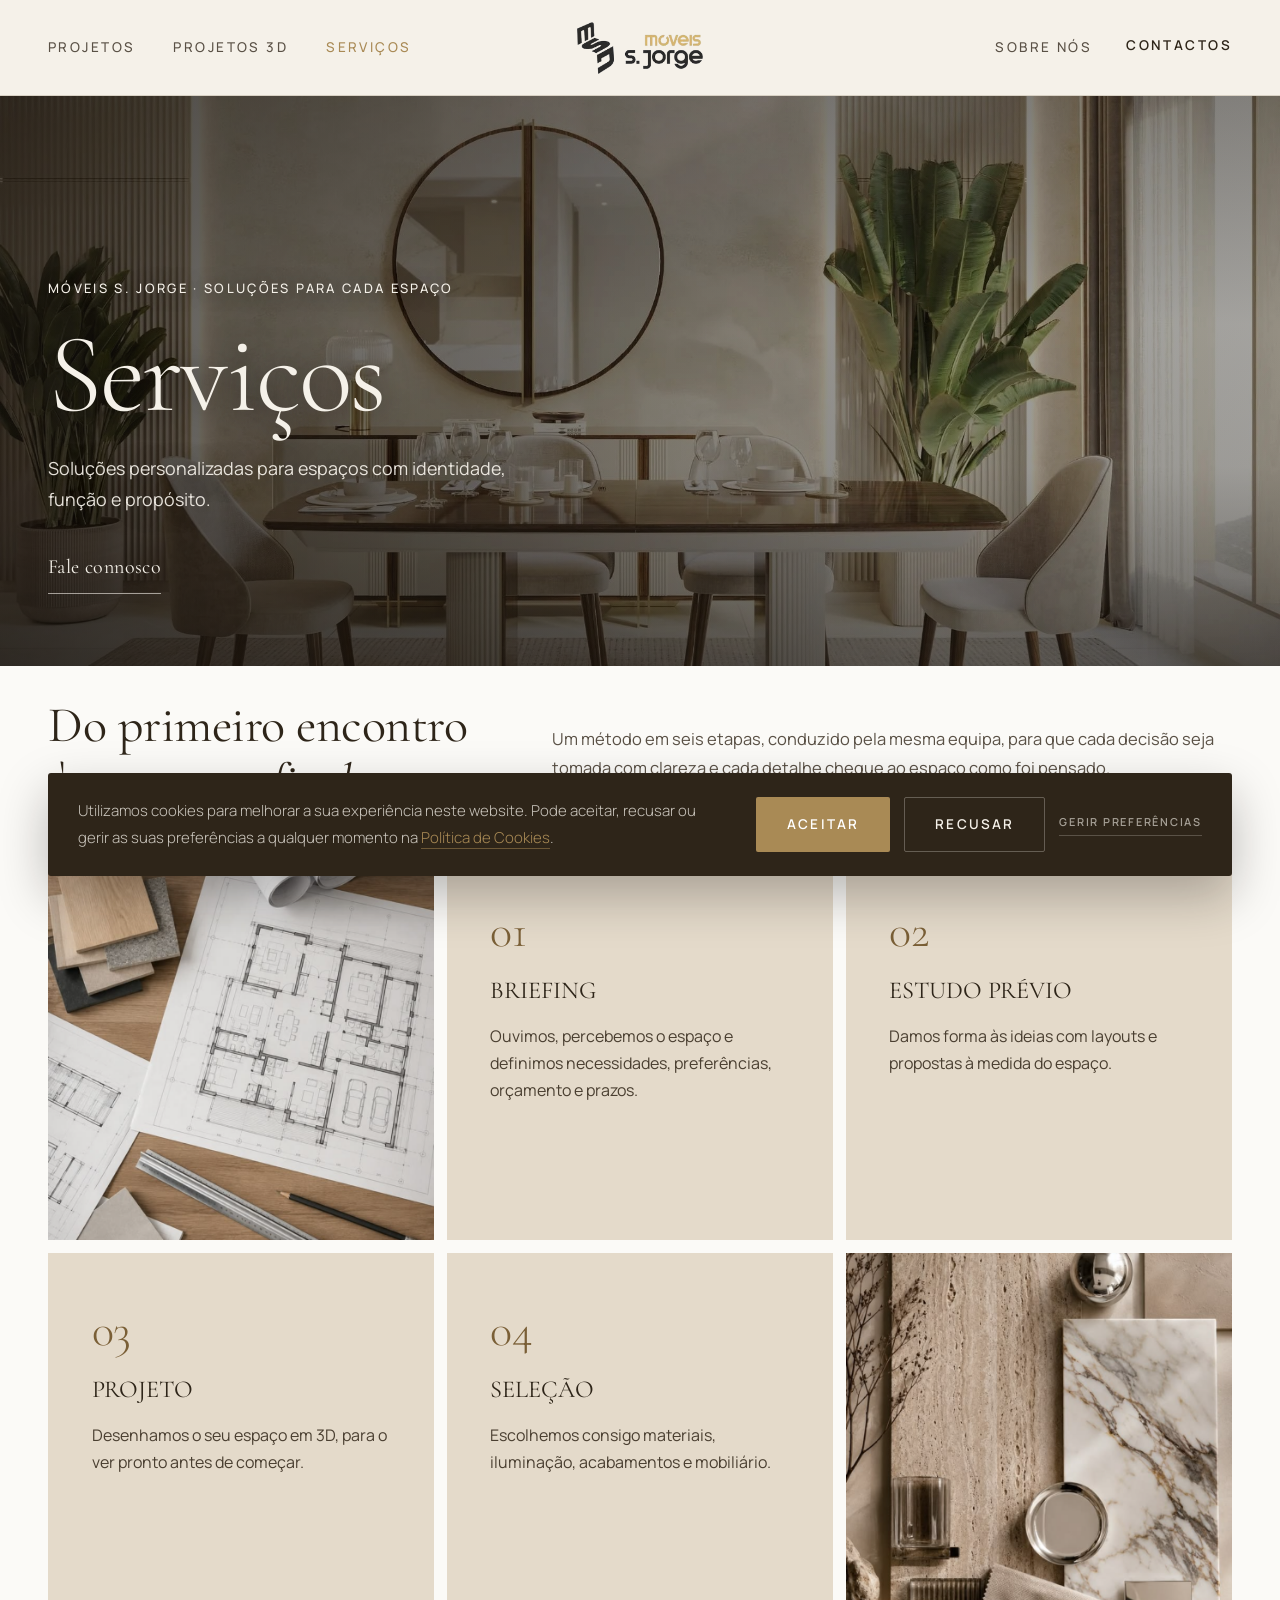
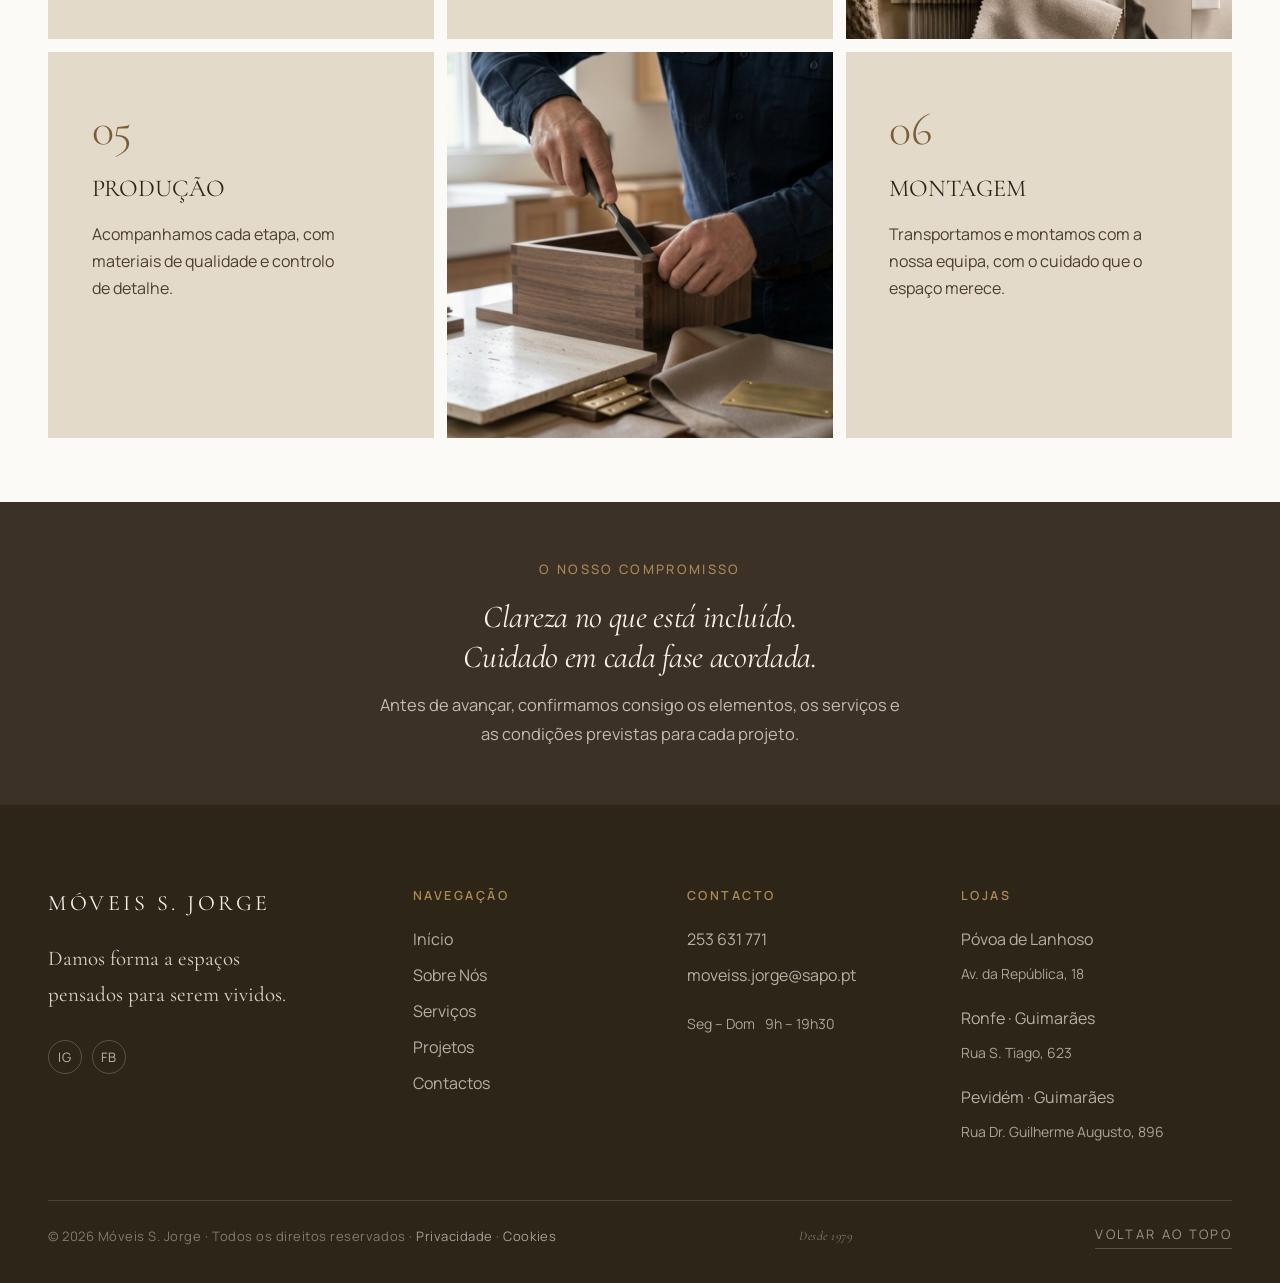
==== commit f8347c95: "Add files via upload" ====
--- a/servicos.html
+++ b/servicos.html
@@ -67,14 +67,14 @@
   <div class="container">
     
     <div class="pq-grid pq-grid--gap fade-up">
-      <div class="pq-p"><image-slot id="pq-e1" src="assets/processo/plantas.png" radius="0" placeholder="Arraste uma fotografia"></image-slot></div>
+      <div class="pq-p"><img src="assets/processo/plantas.png" alt="" loading="lazy" style="width:100%;height:100%;object-fit:cover;display:block"></div>
       <div class="pq-t pq-t--stone"><span class="pq-n">01</span><h3 class="pq-name">Briefing</h3><p class="pq-d">Ouvimos, percebemos o espaço e definimos necessidades, preferências, orçamento e prazos.</p></div>
       <div class="pq-t pq-t--stone"><span class="pq-n">02</span><h3 class="pq-name">Estudo prévio</h3><p class="pq-d">Damos forma às ideias com layouts e propostas à medida do espaço.</p></div>
       <div class="pq-t pq-t--stone"><span class="pq-n">03</span><h3 class="pq-name">Projeto</h3><p class="pq-d">Desenhamos o seu espaço em 3D, para o ver pronto antes de começar.</p></div>
       <div class="pq-t pq-t--stone"><span class="pq-n">04</span><h3 class="pq-name">Seleção</h3><p class="pq-d">Escolhemos consigo materiais, iluminação, acabamentos e mobiliário.</p></div>
-      <div class="pq-p"><image-slot id="pq-e2" src="assets/processo/materiais.png" radius="0" placeholder="Arraste uma fotografia"></image-slot></div>
+      <div class="pq-p"><img src="assets/processo/materiais.png" alt="" loading="lazy" style="width:100%;height:100%;object-fit:cover;display:block"></div>
       <div class="pq-t pq-t--stone"><span class="pq-n">05</span><h3 class="pq-name">Produção</h3><p class="pq-d">Acompanhamos cada etapa, com materiais de qualidade e controlo de detalhe.</p></div>
-      <div class="pq-p"><image-slot id="pq-e3" src="assets/processo/producao.png" radius="0" placeholder="Arraste uma fotografia"></image-slot></div>
+      <div class="pq-p"><img src="assets/processo/producao.png" alt="" loading="lazy" style="width:100%;height:100%;object-fit:cover;display:block"></div>
       <div class="pq-t pq-t--stone"><span class="pq-n">06</span><h3 class="pq-name">Montagem</h3><p class="pq-d">Transportamos e montamos com a nossa equipa, com o cuidado que o espaço merece.</p></div>
     </div>
   </div>
--- a/css/style.css
+++ b/css/style.css
@@ -631,7 +631,7 @@
 .pq-t--stone .pq-name{color:var(--brown)}
 .pq-t--stone .pq-d{color:#4A3F31}
 .pq-p{aspect-ratio:1/1;position:relative;background:var(--stone);overflow:hidden}
-.pq-p image-slot{position:absolute;inset:0;width:100%;height:100%;display:block}
+.pq-p image-slot,.pq-p img{position:absolute;inset:0;object-fit:cover;position:absolute;inset:0;width:100%;height:100%;display:block}
 @media (max-width:860px){
   .pq-grid{grid-template-columns:repeat(2,minmax(0,1fr))}
   .pq-t{aspect-ratio:auto;min-height:clamp(240px,42vw,340px)}
@@ -656,7 +656,7 @@
   transition:color .4s var(--ease),border-color .4s var(--ease);
 }
 .ix-btn:hover{color:#8A6E3F;border-color:#8A6E3F}
-.ixv image-slot{position:absolute;inset:0;width:100%;height:100%;display:block}
+.ixv image-slot,.ixv img{position:absolute;inset:0;object-fit:cover;position:absolute;inset:0;width:100%;height:100%;display:block}
 .ixb-big,.ixb-small{position:relative;background:var(--stone)}
 
 .ixb{
